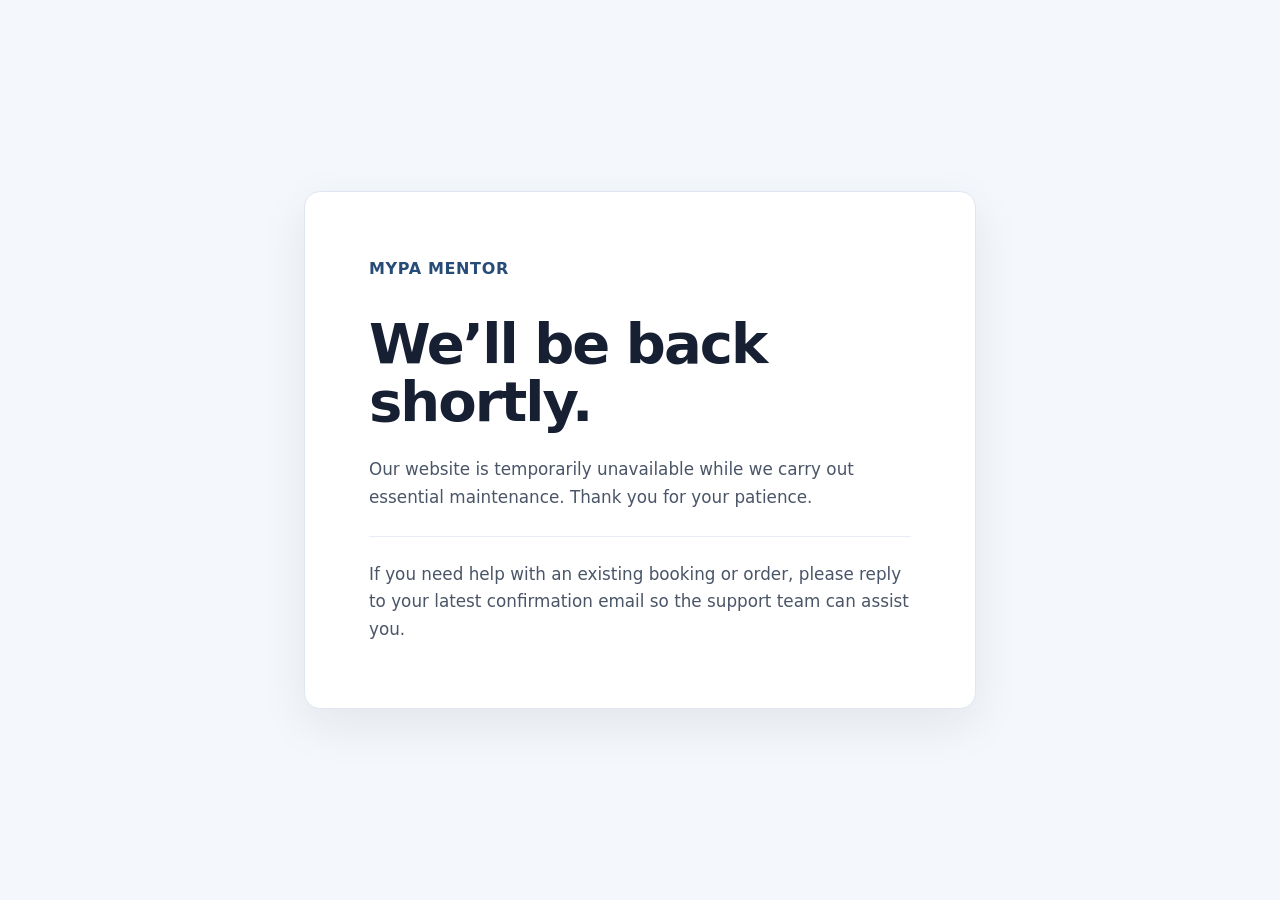
==== index.html @ 604d6ac1 "Add temporary status page" ====
<!doctype html>
<html lang="en">
<head>
  <meta charset="utf-8">
  <meta name="viewport" content="width=device-width, initial-scale=1">
  <meta name="robots" content="noindex, nofollow, noarchive, nosnippet">
  <meta name="referrer" content="no-referrer">
  <meta http-equiv="Content-Security-Policy" content="default-src 'none'; style-src 'unsafe-inline'; base-uri 'none'; form-action 'none'; frame-ancestors 'none'">
  <title>MyPA Mentor — Temporarily unavailable</title>
  <style>
    :root {
      color-scheme: light;
      font-family: system-ui, -apple-system, BlinkMacSystemFont, "Segoe UI", sans-serif;
      background: #f4f7fb;
      color: #172033;
    }

    * {
      box-sizing: border-box;
    }

    body {
      min-height: 100vh;
      margin: 0;
      display: grid;
      place-items: center;
      padding: 1.5rem;
    }

    main {
      width: min(100%, 42rem);
      padding: clamp(2rem, 6vw, 4rem);
      background: #ffffff;
      border: 1px solid #dfe6f1;
      border-radius: 1rem;
      box-shadow: 0 1rem 3rem rgba(23, 32, 51, 0.08);
    }

    .brand {
      margin: 0 0 2rem;
      color: #274c77;
      font-size: 1rem;
      font-weight: 750;
      letter-spacing: 0.04em;
      text-transform: uppercase;
    }

    h1 {
      margin: 0;
      max-width: 18ch;
      font-size: clamp(2rem, 7vw, 3.5rem);
      line-height: 1.05;
      letter-spacing: -0.035em;
    }

    p {
      margin: 1.5rem 0 0;
      max-width: 58ch;
      color: #4a5568;
      font-size: 1.05rem;
      line-height: 1.65;
    }

    .support {
      padding-top: 1.5rem;
      border-top: 1px solid #e8edf5;
    }
  </style>
</head>
<body>
  <main>
    <p class="brand">MyPA Mentor</p>
    <h1>We’ll be back shortly.</h1>
    <p>Our website is temporarily unavailable while we carry out essential maintenance. Thank you for your patience.</p>
    <p class="support">If you need help with an existing booking or order, please reply to your latest confirmation email so the support team can assist you.</p>
  </main>
</body>
</html>
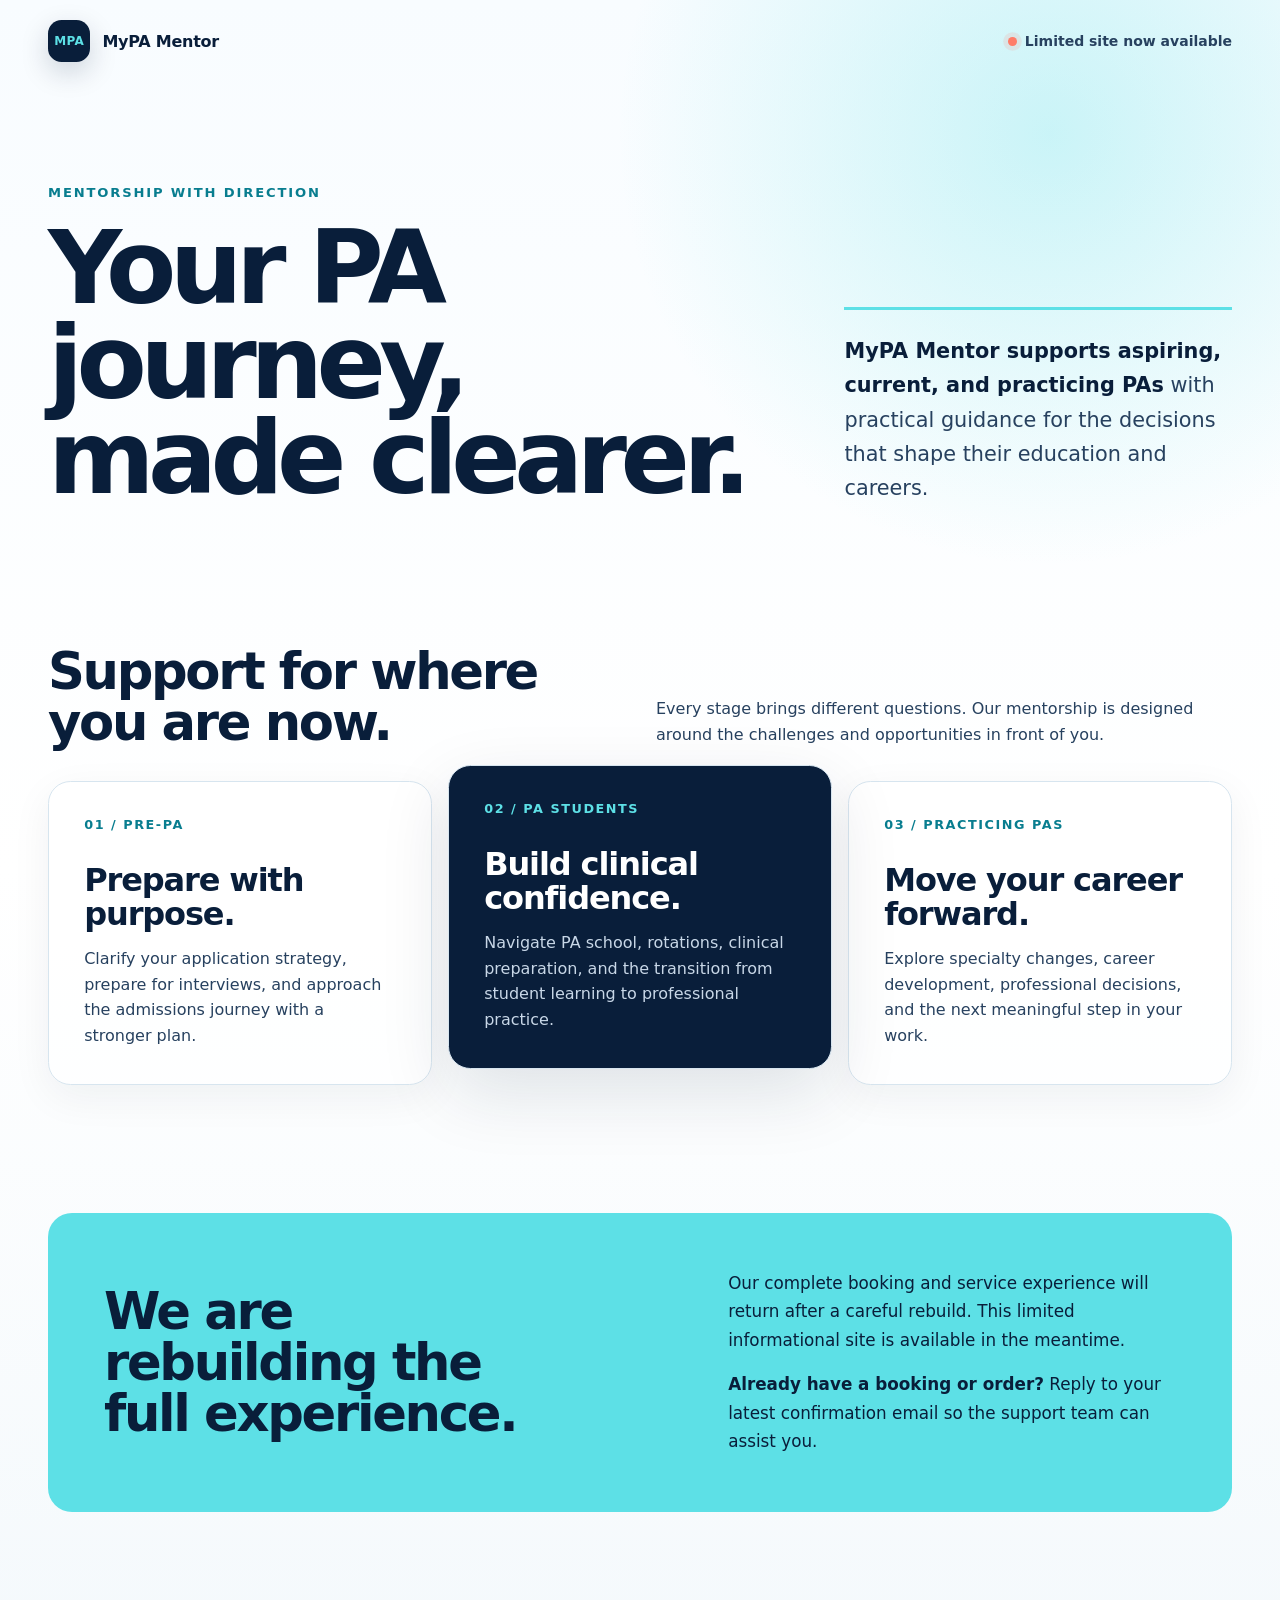
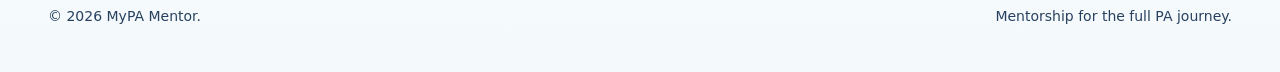
==== commit 23d88b5b: "Publish clean informational site" ====
--- a/index.html
+++ b/index.html
@@ -3,76 +3,342 @@
 <head>
   <meta charset="utf-8">
   <meta name="viewport" content="width=device-width, initial-scale=1">
-  <meta name="robots" content="noindex, nofollow, noarchive, nosnippet">
+  <meta name="description" content="MyPA Mentor provides practical mentorship for aspiring PA students, current PA students, and practicing physician associates and assistants.">
+  <meta name="robots" content="index, follow, max-image-preview:none">
   <meta name="referrer" content="no-referrer">
-  <meta http-equiv="Content-Security-Policy" content="default-src 'none'; style-src 'unsafe-inline'; base-uri 'none'; form-action 'none'; frame-ancestors 'none'">
-  <title>MyPA Mentor — Temporarily unavailable</title>
+  <meta http-equiv="Content-Security-Policy" content="default-src 'none'; style-src 'unsafe-inline'; img-src data:; base-uri 'none'; form-action 'none'; frame-ancestors 'none'; object-src 'none'">
+  <link rel="canonical" href="https://mypamentor.com/">
+  <link rel="icon" type="image/svg+xml" href="data:image/svg+xml,%3Csvg xmlns='http://www.w3.org/2000/svg' viewBox='0 0 64 64'%3E%3Crect width='64' height='64' rx='16' fill='%23091e3a'/%3E%3Cpath d='M15 43V21h8l9 12 9-12h8v22h-7V31L32 44 22 31v12z' fill='%235de0e6'/%3E%3C/svg%3E">
+  <title>MyPA Mentor | Guidance for Every Stage of Your PA Journey</title>
   <style>
     :root {
       color-scheme: light;
-      font-family: system-ui, -apple-system, BlinkMacSystemFont, "Segoe UI", sans-serif;
-      background: #f4f7fb;
-      color: #172033;
-    }
-
-    * {
-      box-sizing: border-box;
-    }
+      --ink: #091e3a;
+      --ink-soft: #27415f;
+      --paper: #f7fbff;
+      --white: #ffffff;
+      --aqua: #5de0e6;
+      --aqua-deep: #087d8f;
+      --coral: #ff7c68;
+      --line: #d7e5ef;
+      --shadow: 0 24px 70px rgba(9, 30, 58, 0.12);
+      font-family: Inter, ui-sans-serif, system-ui, -apple-system, BlinkMacSystemFont, "Segoe UI", sans-serif;
+      background: var(--paper);
+      color: var(--ink);
+    }
+
+    * { box-sizing: border-box; }
+
+    html { scroll-behavior: smooth; }
 
     body {
-      min-height: 100vh;
-      margin: 0;
-      display: grid;
+      margin: 0;
+      min-width: 20rem;
+      background:
+        radial-gradient(circle at 82% 8%, rgba(93, 224, 230, 0.3), transparent 27rem),
+        linear-gradient(180deg, #f8fcff 0%, #ffffff 52%, #f4f9fc 100%);
+    }
+
+    a { color: inherit; }
+
+    .skip-link {
+      position: fixed;
+      left: 1rem;
+      top: 1rem;
+      z-index: 10;
+      padding: 0.75rem 1rem;
+      border-radius: 0.5rem;
+      background: var(--ink);
+      color: var(--white);
+      transform: translateY(-180%);
+    }
+
+    .skip-link:focus { transform: translateY(0); }
+
+    .shell {
+      width: min(100% - 2rem, 74rem);
+      margin-inline: auto;
+    }
+
+    header {
+      display: flex;
+      align-items: center;
+      justify-content: space-between;
+      gap: 1rem;
+      padding-block: 1.25rem;
+    }
+
+    .brand {
+      display: inline-flex;
+      align-items: center;
+      gap: 0.75rem;
+      font-size: 1rem;
+      font-weight: 800;
+      letter-spacing: -0.015em;
+      text-decoration: none;
+    }
+
+    .mark {
+      display: grid;
+      width: 2.65rem;
+      height: 2.65rem;
       place-items: center;
-      padding: 1.5rem;
-    }
-
-    main {
-      width: min(100%, 42rem);
-      padding: clamp(2rem, 6vw, 4rem);
-      background: #ffffff;
-      border: 1px solid #dfe6f1;
-      border-radius: 1rem;
-      box-shadow: 0 1rem 3rem rgba(23, 32, 51, 0.08);
-    }
-
-    .brand {
-      margin: 0 0 2rem;
-      color: #274c77;
+      border-radius: 0.85rem;
+      background: var(--ink);
+      color: var(--aqua);
+      font-size: 0.75rem;
+      letter-spacing: 0.03em;
+      box-shadow: 0 10px 28px rgba(9, 30, 58, 0.18);
+    }
+
+    .status {
+      display: inline-flex;
+      align-items: center;
+      gap: 0.5rem;
+      margin: 0;
+      color: var(--ink-soft);
+      font-size: 0.875rem;
+      font-weight: 650;
+    }
+
+    .status::before {
+      content: "";
+      width: 0.55rem;
+      height: 0.55rem;
+      border-radius: 50%;
+      background: var(--coral);
+      box-shadow: 0 0 0 0.3rem rgba(255, 124, 104, 0.14);
+    }
+
+    main { padding-block: clamp(3rem, 8vw, 7rem) 4rem; }
+
+    .hero {
+      display: grid;
+      grid-template-columns: minmax(0, 1.3fr) minmax(17rem, 0.7fr);
+      gap: clamp(2rem, 6vw, 6rem);
+      align-items: end;
+    }
+
+    .eyebrow {
+      margin: 0 0 1.25rem;
+      color: var(--aqua-deep);
+      font-size: 0.82rem;
+      font-weight: 800;
+      letter-spacing: 0.14em;
+      text-transform: uppercase;
+    }
+
+    h1 {
+      margin: 0;
+      max-width: 12ch;
+      font-size: clamp(3.2rem, 8vw, 7rem);
+      line-height: 0.93;
+      letter-spacing: -0.065em;
+    }
+
+    .hero-copy {
+      padding: 1.5rem 0 0;
+      border-top: 3px solid var(--aqua);
+    }
+
+    .hero-copy p {
+      margin: 0;
+      color: var(--ink-soft);
+      font-size: clamp(1.05rem, 2vw, 1.3rem);
+      line-height: 1.65;
+    }
+
+    .hero-copy strong { color: var(--ink); }
+
+    .journeys {
+      margin-top: clamp(4.5rem, 11vw, 9rem);
+    }
+
+    .section-heading {
+      display: grid;
+      grid-template-columns: 1fr 1fr;
+      gap: 2rem;
+      align-items: end;
+      margin-bottom: 2rem;
+    }
+
+    h2 {
+      margin: 0;
+      font-size: clamp(2rem, 4vw, 3.6rem);
+      line-height: 1;
+      letter-spacing: -0.045em;
+    }
+
+    .section-heading p {
+      margin: 0;
+      color: var(--ink-soft);
       font-size: 1rem;
-      font-weight: 750;
-      letter-spacing: 0.04em;
-      text-transform: uppercase;
-    }
-
-    h1 {
-      margin: 0;
-      max-width: 18ch;
-      font-size: clamp(2rem, 7vw, 3.5rem);
-      line-height: 1.05;
+      line-height: 1.65;
+    }
+
+    .cards {
+      display: grid;
+      grid-template-columns: repeat(3, 1fr);
+      gap: 1rem;
+    }
+
+    article {
+      min-height: 19rem;
+      padding: clamp(1.5rem, 3vw, 2.2rem);
+      display: flex;
+      flex-direction: column;
+      border: 1px solid var(--line);
+      border-radius: 1.4rem;
+      background: rgba(255, 255, 255, 0.82);
+      box-shadow: 0 12px 40px rgba(9, 30, 58, 0.06);
+    }
+
+    article:nth-child(2) {
+      background: var(--ink);
+      color: var(--white);
+      transform: translateY(-1rem);
+      box-shadow: var(--shadow);
+    }
+
+    .number {
+      color: var(--aqua-deep);
+      font-size: 0.8rem;
+      font-weight: 850;
+      letter-spacing: 0.12em;
+    }
+
+    article:nth-child(2) .number { color: var(--aqua); }
+
+    h3 {
+      margin: auto 0 0.9rem;
+      font-size: clamp(1.4rem, 2.5vw, 2rem);
+      line-height: 1.08;
       letter-spacing: -0.035em;
     }
 
-    p {
-      margin: 1.5rem 0 0;
-      max-width: 58ch;
-      color: #4a5568;
+    article p {
+      margin: 0;
+      color: var(--ink-soft);
+      line-height: 1.6;
+    }
+
+    article:nth-child(2) p { color: #c8d7e7; }
+
+    .support-panel {
+      margin-top: clamp(4rem, 10vw, 8rem);
+      padding: clamp(1.75rem, 5vw, 3.5rem);
+      display: grid;
+      grid-template-columns: 1.1fr 0.9fr;
+      gap: clamp(2rem, 6vw, 5rem);
+      align-items: center;
+      border-radius: 1.5rem;
+      background: var(--aqua);
+      color: var(--ink);
+    }
+
+    .support-panel h2 { max-width: 13ch; }
+
+    .support-panel p {
+      margin: 0;
       font-size: 1.05rem;
-      line-height: 1.65;
-    }
-
-    .support {
-      padding-top: 1.5rem;
-      border-top: 1px solid #e8edf5;
+      line-height: 1.7;
+    }
+
+    .support-panel p + p { margin-top: 1rem; }
+
+    footer {
+      display: flex;
+      justify-content: space-between;
+      gap: 2rem;
+      padding-block: 2rem 3rem;
+      color: var(--ink-soft);
+      font-size: 0.875rem;
+    }
+
+    footer p { margin: 0; }
+
+    @media (max-width: 48rem) {
+      .hero,
+      .section-heading,
+      .support-panel { grid-template-columns: 1fr; }
+
+      .hero { align-items: start; }
+      .hero-copy { max-width: 36rem; }
+      .cards { grid-template-columns: 1fr; }
+      article { min-height: 15rem; }
+      article:nth-child(2) { transform: none; }
+    }
+
+    @media (max-width: 32rem) {
+      .status { max-width: 10rem; text-align: right; }
+      main { padding-top: 2rem; }
+      h1 { font-size: clamp(3rem, 17vw, 4.8rem); }
+      footer { flex-direction: column; gap: 0.5rem; }
+    }
+
+    @media (prefers-reduced-motion: reduce) {
+      html { scroll-behavior: auto; }
     }
   </style>
 </head>
 <body>
-  <main>
-    <p class="brand">MyPA Mentor</p>
-    <h1>We’ll be back shortly.</h1>
-    <p>Our website is temporarily unavailable while we carry out essential maintenance. Thank you for your patience.</p>
-    <p class="support">If you need help with an existing booking or order, please reply to your latest confirmation email so the support team can assist you.</p>
+  <a class="skip-link" href="#main">Skip to content</a>
+  <header class="shell">
+    <a class="brand" href="/" aria-label="MyPA Mentor home">
+      <span class="mark" aria-hidden="true">MPA</span>
+      <span>MyPA Mentor</span>
+    </a>
+    <p class="status">Limited site now available</p>
+  </header>
+
+  <main id="main" class="shell">
+    <section class="hero" aria-labelledby="hero-title">
+      <div>
+        <p class="eyebrow">Mentorship with direction</p>
+        <h1 id="hero-title">Your PA journey, made clearer.</h1>
+      </div>
+      <div class="hero-copy">
+        <p><strong>MyPA Mentor supports aspiring, current, and practicing PAs</strong> with practical guidance for the decisions that shape their education and careers.</p>
+      </div>
+    </section>
+
+    <section class="journeys" aria-labelledby="journeys-title">
+      <div class="section-heading">
+        <h2 id="journeys-title">Support for where you are now.</h2>
+        <p>Every stage brings different questions. Our mentorship is designed around the challenges and opportunities in front of you.</p>
+      </div>
+
+      <div class="cards">
+        <article>
+          <span class="number">01 / PRE-PA</span>
+          <h3>Prepare with purpose.</h3>
+          <p>Clarify your application strategy, prepare for interviews, and approach the admissions journey with a stronger plan.</p>
+        </article>
+        <article>
+          <span class="number">02 / PA STUDENTS</span>
+          <h3>Build clinical confidence.</h3>
+          <p>Navigate PA school, rotations, clinical preparation, and the transition from student learning to professional practice.</p>
+        </article>
+        <article>
+          <span class="number">03 / PRACTICING PAS</span>
+          <h3>Move your career forward.</h3>
+          <p>Explore specialty changes, career development, professional decisions, and the next meaningful step in your work.</p>
+        </article>
+      </div>
+    </section>
+
+    <section class="support-panel" aria-labelledby="support-title">
+      <h2 id="support-title">We are rebuilding the full experience.</h2>
+      <div>
+        <p>Our complete booking and service experience will return after a careful rebuild. This limited informational site is available in the meantime.</p>
+        <p><strong>Already have a booking or order?</strong> Reply to your latest confirmation email so the support team can assist you.</p>
+      </div>
+    </section>
   </main>
+
+  <footer class="shell">
+    <p>&copy; 2026 MyPA Mentor.</p>
+    <p>Mentorship for the full PA journey.</p>
+  </footer>
 </body>
 </html>
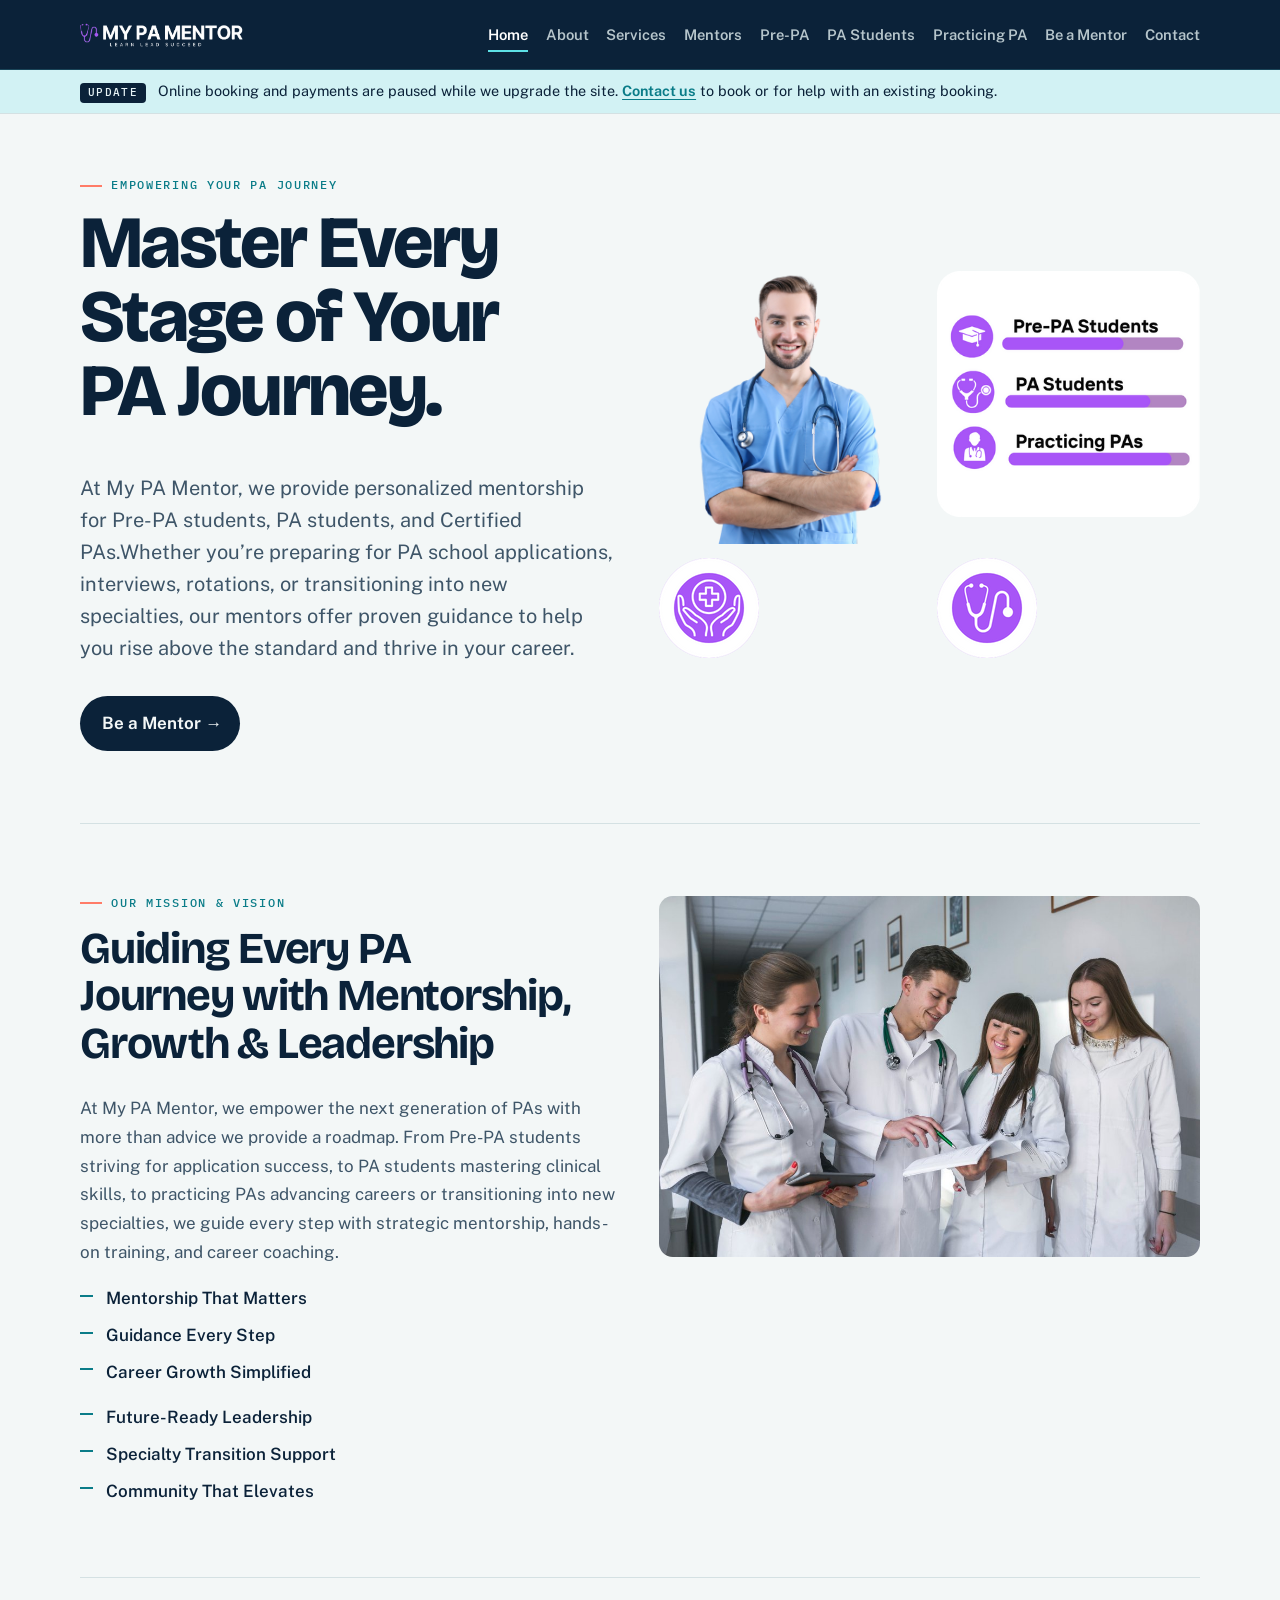
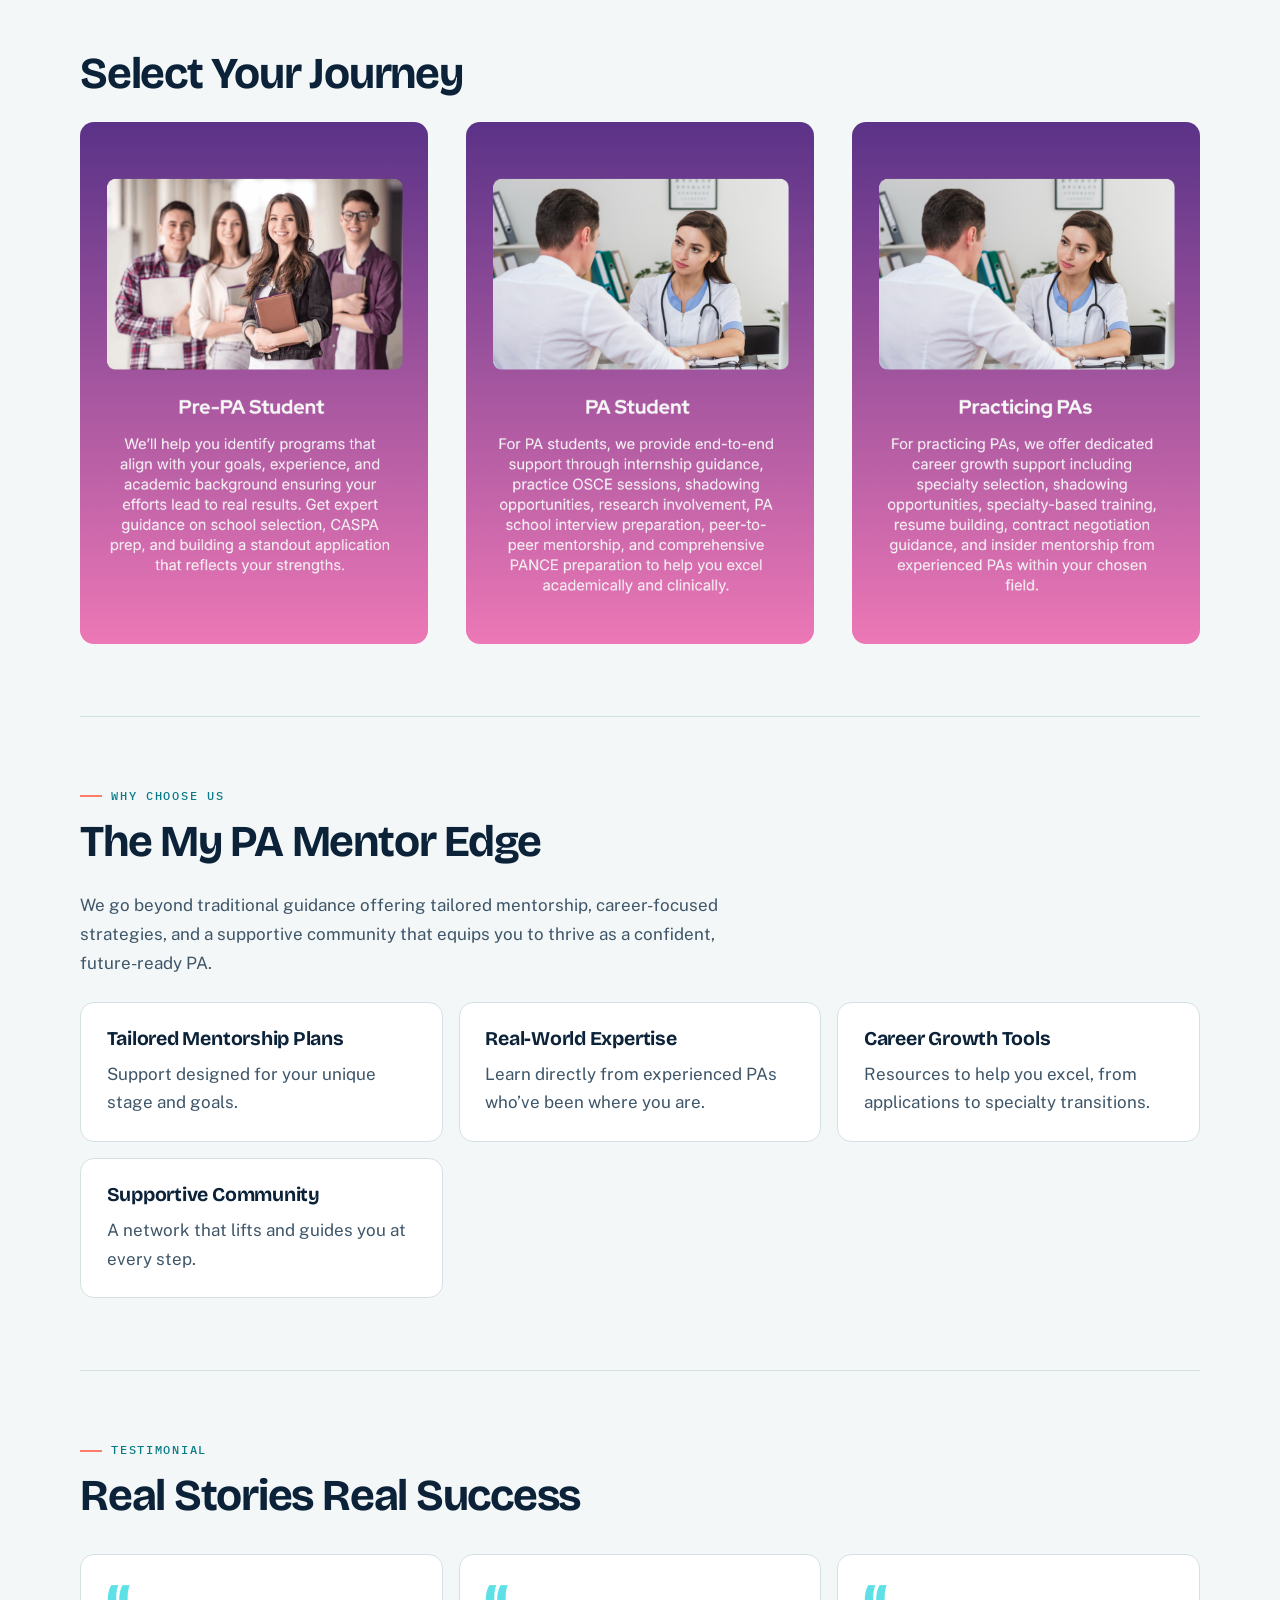
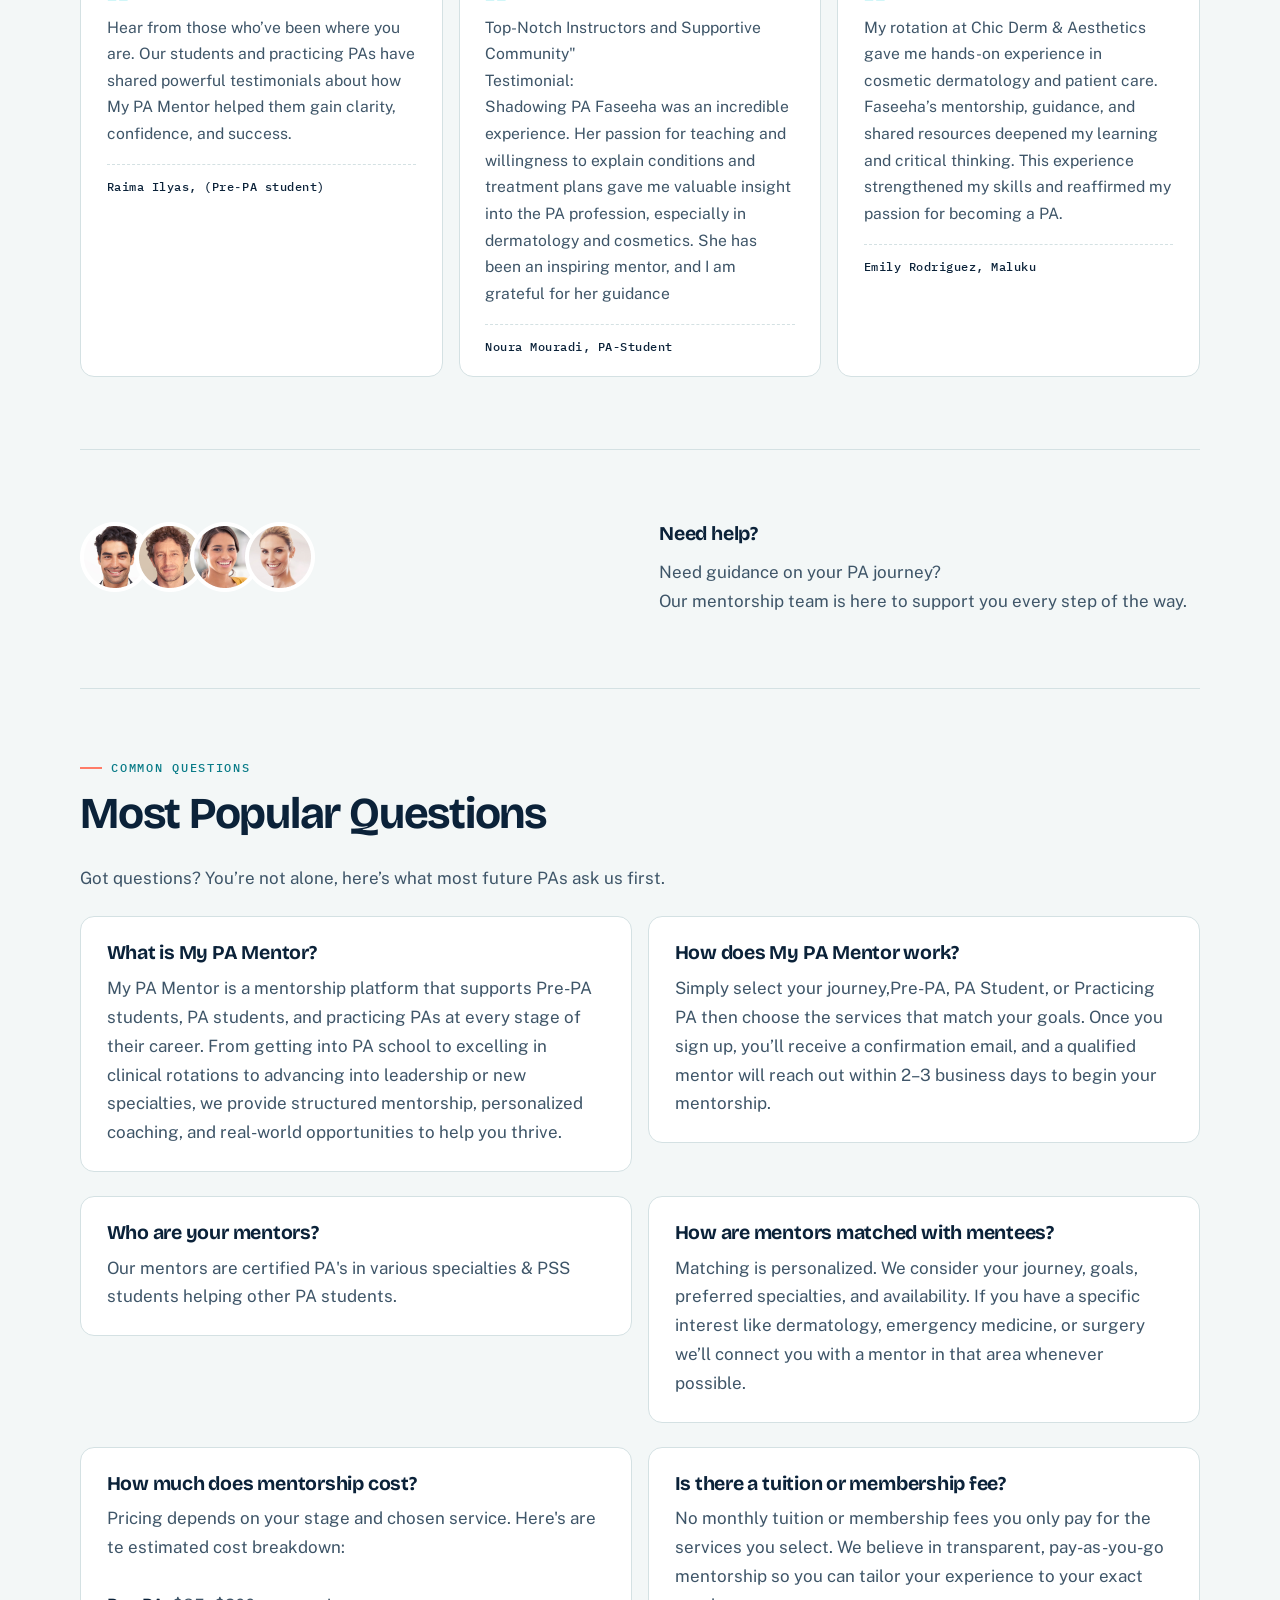
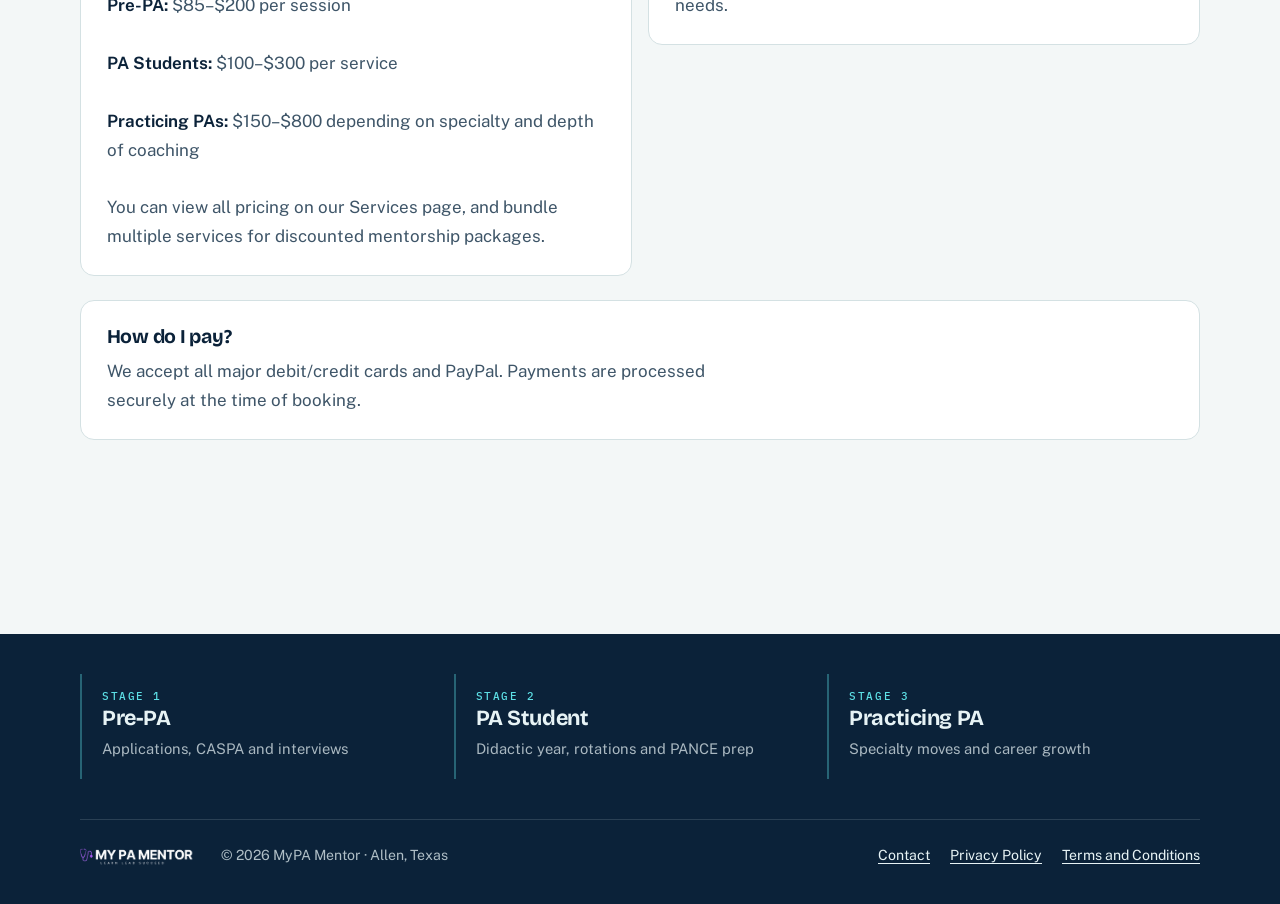
==== commit 91609c61: "Restore MyPA Mentor content pages as sanitised static site Replace the single interim page with 13 c" ====
--- a/index.html
+++ b/index.html
@@ -1,344 +1,53 @@
 <!doctype html>
 <html lang="en">
 <head>
-  <meta charset="utf-8">
-  <meta name="viewport" content="width=device-width, initial-scale=1">
-  <meta name="description" content="MyPA Mentor provides practical mentorship for aspiring PA students, current PA students, and practicing physician associates and assistants.">
-  <meta name="robots" content="index, follow, max-image-preview:none">
-  <meta name="referrer" content="no-referrer">
-  <meta http-equiv="Content-Security-Policy" content="default-src 'none'; style-src 'unsafe-inline'; img-src data:; base-uri 'none'; form-action 'none'; frame-ancestors 'none'; object-src 'none'">
-  <link rel="canonical" href="https://mypamentor.com/">
-  <link rel="icon" type="image/svg+xml" href="data:image/svg+xml,%3Csvg xmlns='http://www.w3.org/2000/svg' viewBox='0 0 64 64'%3E%3Crect width='64' height='64' rx='16' fill='%23091e3a'/%3E%3Cpath d='M15 43V21h8l9 12 9-12h8v22h-7V31L32 44 22 31v12z' fill='%235de0e6'/%3E%3C/svg%3E">
-  <title>MyPA Mentor | Guidance for Every Stage of Your PA Journey</title>
-  <style>
-    :root {
-      color-scheme: light;
-      --ink: #091e3a;
-      --ink-soft: #27415f;
-      --paper: #f7fbff;
-      --white: #ffffff;
-      --aqua: #5de0e6;
-      --aqua-deep: #087d8f;
-      --coral: #ff7c68;
-      --line: #d7e5ef;
-      --shadow: 0 24px 70px rgba(9, 30, 58, 0.12);
-      font-family: Inter, ui-sans-serif, system-ui, -apple-system, BlinkMacSystemFont, "Segoe UI", sans-serif;
-      background: var(--paper);
-      color: var(--ink);
-    }
-
-    * { box-sizing: border-box; }
-
-    html { scroll-behavior: smooth; }
-
-    body {
-      margin: 0;
-      min-width: 20rem;
-      background:
-        radial-gradient(circle at 82% 8%, rgba(93, 224, 230, 0.3), transparent 27rem),
-        linear-gradient(180deg, #f8fcff 0%, #ffffff 52%, #f4f9fc 100%);
-    }
-
-    a { color: inherit; }
-
-    .skip-link {
-      position: fixed;
-      left: 1rem;
-      top: 1rem;
-      z-index: 10;
-      padding: 0.75rem 1rem;
-      border-radius: 0.5rem;
-      background: var(--ink);
-      color: var(--white);
-      transform: translateY(-180%);
-    }
-
-    .skip-link:focus { transform: translateY(0); }
-
-    .shell {
-      width: min(100% - 2rem, 74rem);
-      margin-inline: auto;
-    }
-
-    header {
-      display: flex;
-      align-items: center;
-      justify-content: space-between;
-      gap: 1rem;
-      padding-block: 1.25rem;
-    }
-
-    .brand {
-      display: inline-flex;
-      align-items: center;
-      gap: 0.75rem;
-      font-size: 1rem;
-      font-weight: 800;
-      letter-spacing: -0.015em;
-      text-decoration: none;
-    }
-
-    .mark {
-      display: grid;
-      width: 2.65rem;
-      height: 2.65rem;
-      place-items: center;
-      border-radius: 0.85rem;
-      background: var(--ink);
-      color: var(--aqua);
-      font-size: 0.75rem;
-      letter-spacing: 0.03em;
-      box-shadow: 0 10px 28px rgba(9, 30, 58, 0.18);
-    }
-
-    .status {
-      display: inline-flex;
-      align-items: center;
-      gap: 0.5rem;
-      margin: 0;
-      color: var(--ink-soft);
-      font-size: 0.875rem;
-      font-weight: 650;
-    }
-
-    .status::before {
-      content: "";
-      width: 0.55rem;
-      height: 0.55rem;
-      border-radius: 50%;
-      background: var(--coral);
-      box-shadow: 0 0 0 0.3rem rgba(255, 124, 104, 0.14);
-    }
-
-    main { padding-block: clamp(3rem, 8vw, 7rem) 4rem; }
-
-    .hero {
-      display: grid;
-      grid-template-columns: minmax(0, 1.3fr) minmax(17rem, 0.7fr);
-      gap: clamp(2rem, 6vw, 6rem);
-      align-items: end;
-    }
-
-    .eyebrow {
-      margin: 0 0 1.25rem;
-      color: var(--aqua-deep);
-      font-size: 0.82rem;
-      font-weight: 800;
-      letter-spacing: 0.14em;
-      text-transform: uppercase;
-    }
-
-    h1 {
-      margin: 0;
-      max-width: 12ch;
-      font-size: clamp(3.2rem, 8vw, 7rem);
-      line-height: 0.93;
-      letter-spacing: -0.065em;
-    }
-
-    .hero-copy {
-      padding: 1.5rem 0 0;
-      border-top: 3px solid var(--aqua);
-    }
-
-    .hero-copy p {
-      margin: 0;
-      color: var(--ink-soft);
-      font-size: clamp(1.05rem, 2vw, 1.3rem);
-      line-height: 1.65;
-    }
-
-    .hero-copy strong { color: var(--ink); }
-
-    .journeys {
-      margin-top: clamp(4.5rem, 11vw, 9rem);
-    }
-
-    .section-heading {
-      display: grid;
-      grid-template-columns: 1fr 1fr;
-      gap: 2rem;
-      align-items: end;
-      margin-bottom: 2rem;
-    }
-
-    h2 {
-      margin: 0;
-      font-size: clamp(2rem, 4vw, 3.6rem);
-      line-height: 1;
-      letter-spacing: -0.045em;
-    }
-
-    .section-heading p {
-      margin: 0;
-      color: var(--ink-soft);
-      font-size: 1rem;
-      line-height: 1.65;
-    }
-
-    .cards {
-      display: grid;
-      grid-template-columns: repeat(3, 1fr);
-      gap: 1rem;
-    }
-
-    article {
-      min-height: 19rem;
-      padding: clamp(1.5rem, 3vw, 2.2rem);
-      display: flex;
-      flex-direction: column;
-      border: 1px solid var(--line);
-      border-radius: 1.4rem;
-      background: rgba(255, 255, 255, 0.82);
-      box-shadow: 0 12px 40px rgba(9, 30, 58, 0.06);
-    }
-
-    article:nth-child(2) {
-      background: var(--ink);
-      color: var(--white);
-      transform: translateY(-1rem);
-      box-shadow: var(--shadow);
-    }
-
-    .number {
-      color: var(--aqua-deep);
-      font-size: 0.8rem;
-      font-weight: 850;
-      letter-spacing: 0.12em;
-    }
-
-    article:nth-child(2) .number { color: var(--aqua); }
-
-    h3 {
-      margin: auto 0 0.9rem;
-      font-size: clamp(1.4rem, 2.5vw, 2rem);
-      line-height: 1.08;
-      letter-spacing: -0.035em;
-    }
-
-    article p {
-      margin: 0;
-      color: var(--ink-soft);
-      line-height: 1.6;
-    }
-
-    article:nth-child(2) p { color: #c8d7e7; }
-
-    .support-panel {
-      margin-top: clamp(4rem, 10vw, 8rem);
-      padding: clamp(1.75rem, 5vw, 3.5rem);
-      display: grid;
-      grid-template-columns: 1.1fr 0.9fr;
-      gap: clamp(2rem, 6vw, 5rem);
-      align-items: center;
-      border-radius: 1.5rem;
-      background: var(--aqua);
-      color: var(--ink);
-    }
-
-    .support-panel h2 { max-width: 13ch; }
-
-    .support-panel p {
-      margin: 0;
-      font-size: 1.05rem;
-      line-height: 1.7;
-    }
-
-    .support-panel p + p { margin-top: 1rem; }
-
-    footer {
-      display: flex;
-      justify-content: space-between;
-      gap: 2rem;
-      padding-block: 2rem 3rem;
-      color: var(--ink-soft);
-      font-size: 0.875rem;
-    }
-
-    footer p { margin: 0; }
-
-    @media (max-width: 48rem) {
-      .hero,
-      .section-heading,
-      .support-panel { grid-template-columns: 1fr; }
-
-      .hero { align-items: start; }
-      .hero-copy { max-width: 36rem; }
-      .cards { grid-template-columns: 1fr; }
-      article { min-height: 15rem; }
-      article:nth-child(2) { transform: none; }
-    }
-
-    @media (max-width: 32rem) {
-      .status { max-width: 10rem; text-align: right; }
-      main { padding-top: 2rem; }
-      h1 { font-size: clamp(3rem, 17vw, 4.8rem); }
-      footer { flex-direction: column; gap: 0.5rem; }
-    }
-
-    @media (prefers-reduced-motion: reduce) {
-      html { scroll-behavior: auto; }
-    }
-  </style>
+<meta charset="utf-8">
+<meta name="viewport" content="width=device-width, initial-scale=1">
+<meta http-equiv="Content-Security-Policy" content="default-src 'none'; style-src 'self'; img-src 'self'; font-src 'self'; base-uri 'none'; form-action 'none'; frame-ancestors 'none'; object-src 'none'">
+<meta name="referrer" content="no-referrer">
+<title>Mentorship for Every Stage of Your PA Journey | MyPA Mentor</title>
+<meta name="description" content="Empowering Your PA Journey Master Every Stage of Your PA Journey. At My PA Mentor, we provide personalized mentorship for Pre-PA students, PA students, and">
+<link rel="canonical" href="https://mypamentor.com/">
+<link rel="stylesheet" href="/assets/site.css">
+<link rel="icon" href="/assets/icon.svg" type="image/svg+xml">
 </head>
 <body>
-  <a class="skip-link" href="#main">Skip to content</a>
-  <header class="shell">
-    <a class="brand" href="/" aria-label="MyPA Mentor home">
-      <span class="mark" aria-hidden="true">MPA</span>
-      <span>MyPA Mentor</span>
-    </a>
-    <p class="status">Limited site now available</p>
-  </header>
+<a class="skip" href="#main">Skip to content</a>
+<header class="top"><div class="shell"><a class="brand" href="/"><img src="/assets/logo.png" alt="My PA Mentor — Learn and Succeed" width="535" height="150"></a><nav aria-label="Main"><a href="/" aria-current="page">Home</a><a href="/about/">About</a><a href="/service/">Services</a><a href="/mentors/">Mentors</a><a href="/pre-pa-students/">Pre-PA</a><a href="/pa-students/">PA Students</a><a href="/practicing-pa/">Practicing PA</a><a href="/be-a-mentor/">Be a Mentor</a><a href="/contact-us/">Contact</a></nav></div></header>
+<div class="notice"><div class="shell"><span class="notice-tag">Update</span><span>Online booking and payments are paused while we upgrade the site. <a href="/contact-us/">Contact us</a> to book or for help with an existing booking.</span></div></div>
+<main id="main" class="shell page-home">
+<section class="block lead"><div class="stack"><div class="grid"><div class="stack"><p class="eyebrow">Empowering Your PA Journey</p><h1>Master Every Stage of Your PA Journey.</h1><h2>At My PA Mentor, we provide personalized mentorship for Pre-PA students, PA students, and Certified PAs.Whether you’re preparing for PA school applications, interviews, rotations, or transitioning into new specialties, our mentors offer proven guidance to help you rise above the standard and thrive in your career.</h2><p class="cta"><a class="button" href="/be-a-mentor/">Be a Mentor</a></p></div><div class="stack"><figure><img src="/images/2025-10-Untitled-design-6.png" alt="" loading="lazy"></figure><figure><img src="/images/2025-10-Heading-2.png" alt="" loading="lazy"></figure><figure><img src="/images/2025-10-Untitled-design-10.png" alt="" loading="lazy"></figure><figure><img src="/images/2025-10-Untitled-design-9.png" alt="" loading="lazy"></figure></div></div></div></section>
+<section class="block grid"><div class="stack"><p class="eyebrow">Our Mission &amp; Vision</p><h2>Guiding Every PA Journey with Mentorship, Growth &amp; Leadership</h2><p>At My PA Mentor, we empower the next generation of PAs with more than advice we provide a roadmap. From Pre-PA students striving for application success, to PA students mastering clinical skills, to practicing PAs advancing careers or transitioning into new specialties, we guide every step with strategic mentorship, hands-on training, and career coaching.</p><ul class="list"><li>Mentorship That Matters</li><li>Guidance Every Step</li><li>Career Growth Simplified</li></ul><ul class="list"><li>Future-Ready Leadership</li><li>Specialty Transition Support</li><li>Community That Elevates</li></ul></div><div class="stack"><figure><img src="/images/2025-10-2147763785.jpg" alt="" loading="lazy"></figure></div></section>
+<section class="block"><div class="stack"><div class="stack"><div class="stack"><h2>Select Your Journey</h2></div></div><div class="grid"><div class="stack"><figure><img src="/images/2025-11-Untitled-212-x-317-px-400-x-500-px-3.png" alt="" loading="lazy"></figure></div><div class="stack"><figure><img src="/images/2025-11-Untitled-212-x-317-px-400-x-500-px-4.png" alt="" loading="lazy"></figure></div><div class="stack"><figure><img src="/images/2025-11-Untitled-212-x-317-px-400-x-500-px-5.png" alt="" loading="lazy"></figure></div></div></div></section>
+<section class="block"><div class="stack"><div class="stack"><div class="stack"><p class="eyebrow">Why Choose Us</p><h2>The My PA Mentor Edge</h2><p>We go beyond traditional guidance offering tailored mentorship, career-focused strategies, and a supportive community that equips you to thrive as a confident, future-ready PA.</p></div></div><div class="grid"><div class="stack"><div class="card"><h3>Tailored Mentorship Plans</h3><p>Support designed for your unique stage and goals.</p></div></div><div class="stack"><div class="card"><h3>Real-World Expertise</h3><p>Learn directly from experienced PAs who’ve been where you are.</p></div></div><div class="stack"><div class="card"><h3>Career Growth Tools</h3><p>Resources to help you excel, from applications to specialty transitions.</p></div></div><div class="stack"><div class="card"><h3>Supportive Community</h3><p>A network that lifts and guides you at every step.</p></div></div></div></div></section>
+<section class="block"><div class="stack"><p class="eyebrow">Testimonial</p><h2>Real Stories Real Success</h2><div class="quotes"><blockquote>Hear from those who’ve been where you are. Our students and practicing PAs have shared powerful testimonials about how My PA Mentor helped them gain clarity, confidence, and success.<footer>Raima Ilyas, (Pre‑PA student)</footer></blockquote><blockquote>Top-Notch Instructors and Supportive Community&quot;
+Testimonial:
+Shadowing PA Faseeha was an incredible experience. Her passion for teaching and willingness to explain conditions and treatment plans gave me valuable insight into the PA profession, especially in dermatology and cosmetics. She has been an inspiring mentor, and I am grateful for her guidance<footer>Noura Mouradi, PA-Student</footer></blockquote><blockquote>My rotation at Chic Derm &amp; Aesthetics gave me hands-on experience in cosmetic dermatology and patient care. Faseeha’s mentorship, guidance, and shared resources deepened my learning and critical thinking. This experience strengthened my skills and reaffirmed my passion for becoming a PA.<footer>Emily Rodriguez, Maluku</footer></blockquote></div></div></section>
+<section class="block"><div class="stack"><div class="grid"><div class="stack"><figure><img src="/images/2025-09-bg_img.png" alt="" loading="lazy"></figure></div><div class="stack"><h3>Need help?</h3><p>Need guidance on your PA journey?<br>Our mentorship team is here to support you every step of the way.</p></div></div></div></section>
+<section class="block"><div class="stack"><div class="stack"><div class="stack"><p class="eyebrow">Common Questions</p><h2>Most Popular Questions</h2><p>Got questions? You’re not alone, here’s what most future PAs ask us first.</p></div></div><div class="grid"><div class="stack"><div class="card"><h3>What is My PA Mentor?</h3><p>My PA Mentor is a mentorship platform that supports Pre-PA students, PA students, and practicing PAs at every stage of their career. From getting into PA school to excelling in clinical rotations to advancing into leadership or new specialties, we provide structured mentorship, personalized coaching, and real-world opportunities to help you thrive.</p></div></div><div class="stack"><div class="card"><h3>How does My PA Mentor work?</h3><p>Simply select your journey,Pre-PA, PA Student, or Practicing PA then choose the services that match your goals. Once you sign up, you’ll receive a confirmation email, and a qualified mentor will reach out within 2–3 business days to begin your mentorship.</p></div></div></div><div class="grid"><div class="stack"><div class="card"><h3>Who are your mentors?</h3><p>Our mentors are certified PA's in various specialties &amp; PSS students helping other PA students.</p></div></div><div class="stack"><div class="card"><h3>How are mentors matched with mentees?</h3><p>Matching is personalized. We consider your journey, goals, preferred specialties, and availability. If you have a specific interest like dermatology, emergency medicine, or surgery  we’ll connect you with a mentor in that area whenever possible.</p></div></div></div><div class="grid"><div class="stack"><div class="card"><h3>How much does mentorship cost?</h3><p>Pricing depends on your stage and chosen service.
 
-  <main id="main" class="shell">
-    <section class="hero" aria-labelledby="hero-title">
-      <div>
-        <p class="eyebrow">Mentorship with direction</p>
-        <h1 id="hero-title">Your PA journey, made clearer.</h1>
-      </div>
-      <div class="hero-copy">
-        <p><strong>MyPA Mentor supports aspiring, current, and practicing PAs</strong> with practical guidance for the decisions that shape their education and careers.</p>
-      </div>
-    </section>
+Here's are te estimated cost breakdown:
+<br>
+<br>
+<strong>Pre-PA: </strong> $85–$200 per session
+<br>
+<br>
+<strong> PA Students: </strong>  $100–$300 per service
+<br>
+<br>
+<strong>Practicing PAs: </strong> $150–$800 depending on specialty and depth of coaching
+<br>
+<br>
+You can view all pricing on our Services page, and bundle multiple services for discounted mentorship packages.</p></div></div><div class="stack"><div class="card"><h3>Is there a tuition or membership fee?</h3><p>No monthly tuition or membership fees you only pay for the services you select. We believe in transparent, pay-as-you-go mentorship so you can tailor your experience to your exact needs.</p></div></div></div><div class="grid"><div class="stack"><div class="card"><h3>How do I pay?</h3><p>We accept all major debit/credit cards and PayPal. Payments are processed securely at the time of booking.</p></div></div></div></div></section>
 
-    <section class="journeys" aria-labelledby="journeys-title">
-      <div class="section-heading">
-        <h2 id="journeys-title">Support for where you are now.</h2>
-        <p>Every stage brings different questions. Our mentorship is designed around the challenges and opportunities in front of you.</p>
-      </div>
-
-      <div class="cards">
-        <article>
-          <span class="number">01 / PRE-PA</span>
-          <h3>Prepare with purpose.</h3>
-          <p>Clarify your application strategy, prepare for interviews, and approach the admissions journey with a stronger plan.</p>
-        </article>
-        <article>
-          <span class="number">02 / PA STUDENTS</span>
-          <h3>Build clinical confidence.</h3>
-          <p>Navigate PA school, rotations, clinical preparation, and the transition from student learning to professional practice.</p>
-        </article>
-        <article>
-          <span class="number">03 / PRACTICING PAS</span>
-          <h3>Move your career forward.</h3>
-          <p>Explore specialty changes, career development, professional decisions, and the next meaningful step in your work.</p>
-        </article>
-      </div>
-    </section>
-
-    <section class="support-panel" aria-labelledby="support-title">
-      <h2 id="support-title">We are rebuilding the full experience.</h2>
-      <div>
-        <p>Our complete booking and service experience will return after a careful rebuild. This limited informational site is available in the meantime.</p>
-        <p><strong>Already have a booking or order?</strong> Reply to your latest confirmation email so the support team can assist you.</p>
-      </div>
-    </section>
-  </main>
-
-  <footer class="shell">
-    <p>&copy; 2026 MyPA Mentor.</p>
-    <p>Mentorship for the full PA journey.</p>
-  </footer>
+</main>
+<footer class="bottom">
+<div class="shell journey" aria-label="Mentorship by career stage">
+<a href="/pre-pa-students/"><span class="stage">Stage 1</span><strong>Pre-PA</strong><span>Applications, CASPA and interviews</span></a>
+<a href="/pa-students/"><span class="stage">Stage 2</span><strong>PA Student</strong><span>Didactic year, rotations and PANCE prep</span></a>
+<a href="/practicing-pa/"><span class="stage">Stage 3</span><strong>Practicing PA</strong><span>Specialty moves and career growth</span></a>
+</div>
+<div class="shell base"><p><img class="foot-logo" src="/assets/logo.png" alt="My PA Mentor" width="535" height="150">&copy; 2026 MyPA Mentor &middot; Allen, Texas</p><p><a href="/contact-us/">Contact</a><a href="/privacy/">Privacy Policy</a><a href="/terms/">Terms and Conditions</a></p></div>
+</footer>
 </body>
 </html>
--- a/assets/site.css
+++ b/assets/site.css
@@ -0,0 +1,169 @@
+/* MyPA Mentor — static site stylesheet (newly authored, 2026-09) */
+@font-face { font-family: "Bricolage Grotesque"; font-style: normal; font-weight: 600 800; font-display: swap; src: url("/assets/fonts/bricolage-grotesque.woff2") format("woff2"); }
+@font-face { font-family: "Public Sans"; font-style: normal; font-weight: 400 700; font-display: swap; src: url("/assets/fonts/public-sans.woff2") format("woff2"); }
+@font-face { font-family: "Public Sans"; font-style: italic; font-weight: 400; font-display: swap; src: url("/assets/fonts/public-sans-italic.woff2") format("woff2"); }
+@font-face { font-family: "IBM Plex Mono"; font-style: normal; font-weight: 500; font-display: swap; src: url("/assets/fonts/plex-mono-500.woff2") format("woff2"); }
+
+:root {
+  --ground: #f3f7f7;
+  --surface: #ffffff;
+  --surface-2: #e8f1f2;
+  --ink: #0b2239;
+  --ink-soft: #3e5568;
+  --muted: #6b8090;
+  --line: #d4e1e3;
+  --teal: #0a7c88;
+  --aqua: #5de0e6;
+  --aqua-wash: rgba(93, 224, 230, 0.22);
+  --coral: #ff7c68;
+  --band: #0b2239;
+  --band-ink: #e7f3f5;
+  --shadow: 0 1px 2px rgba(11, 34, 57, 0.06), 0 12px 32px rgba(11, 34, 57, 0.07);
+  --display: "Bricolage Grotesque", "Segoe UI", system-ui, sans-serif;
+  --body: "Public Sans", "Segoe UI", system-ui, -apple-system, sans-serif;
+  --mono: "IBM Plex Mono", ui-monospace, "Cascadia Mono", Consolas, monospace;
+  --r: 14px;
+  color-scheme: light;
+}
+@media (prefers-color-scheme: dark) {
+  :root:not([data-theme="light"]) {
+    --ground: #08141f; --surface: #0e1f2f; --surface-2: #122839; --ink: #e8f1f3; --ink-soft: #b3c4cd; --muted: #8aa0ad;
+    --line: #1e3547; --teal: #5de0e6; --aqua-wash: rgba(93, 224, 230, 0.12); --band: #0e1f2f; --band-ink: #e8f1f3;
+    --shadow: 0 1px 2px rgba(0, 0, 0, 0.3), 0 12px 32px rgba(0, 0, 0, 0.25); color-scheme: dark;
+  }
+}
+:root[data-theme="dark"] {
+  --ground: #08141f; --surface: #0e1f2f; --surface-2: #122839; --ink: #e8f1f3; --ink-soft: #b3c4cd; --muted: #8aa0ad;
+  --line: #1e3547; --teal: #5de0e6; --aqua-wash: rgba(93, 224, 230, 0.12); --band: #0e1f2f; --band-ink: #e8f1f3;
+  --shadow: 0 1px 2px rgba(0, 0, 0, 0.3), 0 12px 32px rgba(0, 0, 0, 0.25); color-scheme: dark;
+}
+
+*, *::before, *::after { box-sizing: border-box; }
+html { -webkit-text-size-adjust: 100%; }
+body {
+  margin: 0; min-width: 20rem; background: var(--ground); color: var(--ink);
+  font: 400 1.0625rem/1.7 var(--body); text-rendering: optimizeLegibility;
+}
+img { display: block; max-width: 100%; height: auto; }
+a { color: var(--teal); text-decoration-thickness: 1px; text-underline-offset: 0.2em; }
+a:hover { text-decoration-thickness: 2px; }
+:focus-visible { outline: 3px solid var(--aqua); outline-offset: 3px; border-radius: 4px; }
+.shell { width: min(100% - 2.5rem, 70rem); margin-inline: auto; }
+.skip { position: absolute; left: 1rem; top: -4rem; z-index: 20; padding: 0.6rem 1rem; border-radius: 8px; background: var(--ink); color: var(--ground); }
+.skip:focus { top: 1rem; }
+
+/* ---------- header + notice ---------- */
+.top { position: sticky; top: env(safe-area-inset-top, 0px); z-index: 10; background: #0b2239; border-bottom: 1px solid rgba(93, 224, 230, 0.18); }
+.top .shell { display: flex; flex-wrap: wrap; align-items: center; justify-content: space-between; gap: 0.75rem 2rem; padding-block: 0.7rem; }
+.brand { display: inline-flex; align-items: center; line-height: 0; }
+.brand img { height: 2.9rem; width: auto; }
+nav { display: flex; flex-wrap: wrap; gap: 0.15rem 1.1rem; }
+nav a { color: rgba(231, 243, 245, 0.78); text-decoration: none; font-weight: 600; font-size: 0.92rem; padding-block: 0.3rem; background: linear-gradient(#5de0e6, #5de0e6) left bottom / 0 2px no-repeat; transition: background-size 0.2s ease, color 0.2s ease; }
+nav a:hover, nav a[aria-current="page"] { color: #ffffff; background-size: 100% 2px; }
+.top :focus-visible { outline-color: #5de0e6; }
+.notice { background: var(--aqua-wash); color: var(--ink); font-size: 0.9rem; border-bottom: 1px solid var(--line); }
+.notice .shell { display: flex; gap: 0.75rem; align-items: baseline; padding-block: 0.6rem; }
+.notice a { color: var(--teal); font-weight: 650; }
+.notice-tag { flex: none; font: 500 0.7rem/1 var(--mono); letter-spacing: 0.12em; text-transform: uppercase; color: #e7f3f5; background: #0b2239; padding: 0.3rem 0.5rem; border-radius: 4px; }
+
+/* ---------- type ---------- */
+main { padding-block: clamp(2rem, 5vw, 4rem) clamp(3rem, 7vw, 6rem); }
+h1, h2, h3 { font-family: var(--display); color: var(--ink); text-wrap: balance; margin: 0 0 0.6em; }
+h1 { font-size: clamp(2.5rem, 6.2vw, 4.6rem); font-weight: 800; line-height: 1; letter-spacing: -0.035em; max-width: 16ch; }
+h2 { font-size: clamp(1.75rem, 3.6vw, 2.75rem); font-weight: 700; line-height: 1.08; letter-spacing: -0.028em; max-width: 22ch; }
+h3 { font-size: 1.22rem; font-weight: 700; line-height: 1.25; letter-spacing: -0.012em; }
+p, li { color: var(--ink-soft); max-width: 65ch; overflow-wrap: break-word; }
+p { margin: 0 0 1em; }
+strong { color: var(--ink); font-weight: 650; }
+.eyebrow { display: inline-flex; align-items: center; gap: 0.55rem; margin: 0 0 0.9rem; color: var(--teal); font: 500 0.76rem/1.2 var(--mono); letter-spacing: 0.14em; text-transform: uppercase; }
+.eyebrow::before { content: ""; width: 1.4rem; height: 2px; background: var(--coral); }
+
+/* ---------- sections ---------- */
+.block { padding-block: clamp(2.5rem, 6vw, 4.5rem); border-top: 1px solid var(--line); }
+.block.lead { border-top: 0; padding-top: 0; }
+.stack { display: flex; flex-direction: column; min-width: 0; }
+.stack > :last-child { margin-bottom: 0; }
+.grid { display: grid; grid-template-columns: repeat(auto-fit, minmax(min(100%, 17rem), 1fr)); gap: clamp(1.25rem, 3vw, 2.5rem); align-items: start; }
+.stack + .stack, .grid + .grid, .stack + .grid, .grid + .stack { margin-top: 1.5rem; }
+.grid > .stack + .stack { margin-top: 0; }
+
+/* lead section: text + image mosaic */
+.lead h1 + h2, .lead h1 + h3 { font-family: var(--body); font-size: clamp(1.05rem, 1.6vw, 1.25rem); font-weight: 400; letter-spacing: 0; line-height: 1.6; color: var(--ink-soft); max-width: 58ch; }
+.lead .grid { align-items: center; }
+.lead .stack:has(> figure + figure) { display: grid; grid-template-columns: 1fr 1fr; gap: 0.9rem; }
+.lead .stack:has(> figure + figure) > figure { margin: 0; }
+
+/* ---------- media ---------- */
+figure { margin: 0 0 1rem; }
+figure img { width: auto; max-width: 100%; border-radius: var(--r); }
+figure.linked a { display: block; border-radius: var(--r); transition: transform 0.2s ease, box-shadow 0.2s ease; }
+figure.linked a:hover { transform: translateY(-3px); box-shadow: var(--shadow); }
+figcaption { margin-top: 0.4rem; font: 500 0.75rem/1.4 var(--mono); color: var(--muted); }
+.gallery { display: grid; grid-template-columns: repeat(auto-fill, minmax(10rem, 1fr)); gap: 0.75rem; }
+.gallery img { border-radius: 10px; }
+
+/* ---------- cards: features & FAQs only ---------- */
+.card { height: 100%; padding: 1.5rem 1.6rem; background: var(--surface); border: 1px solid var(--line); border-radius: var(--r); }
+.card h3 { margin-bottom: 0.5rem; }
+.card h3 a { color: inherit; text-decoration: none; }
+.card p:last-child { margin-bottom: 0; }
+.grid:has(> .stack > .card) { gap: 1rem; }
+
+/* lists */
+.list { list-style: none; padding: 0; margin: 0 0 1rem; display: grid; gap: 0.5rem; }
+.list li { position: relative; padding-left: 1.6rem; color: var(--ink); font-weight: 550; }
+.list li::before { content: ""; position: absolute; left: 0; top: 0.62em; width: 0.8rem; height: 2px; background: var(--teal); }
+main ul:not(.list), main ol { padding-left: 1.2rem; }
+
+/* buttons */
+.cta { margin: 1.25rem 0 0; }
+.button { display: inline-flex; align-items: center; gap: 0.5rem; padding: 0.8rem 1.35rem; border-radius: 999px; background: var(--ink); color: var(--ground); font-weight: 650; text-decoration: none; transition: background 0.2s ease, transform 0.2s ease; }
+.button::after { content: "→"; font-family: var(--mono); }
+.button:hover { background: var(--teal); color: var(--surface); transform: translateY(-1px); }
+
+/* testimonials */
+.quotes { display: grid; grid-template-columns: repeat(auto-fit, minmax(min(100%, 18rem), 1fr)); gap: 1rem; margin-top: 0.5rem; }
+blockquote { margin: 0; padding: 1.5rem 1.6rem 1.3rem; background: var(--surface); border: 1px solid var(--line); border-radius: var(--r); color: var(--ink-soft); font-size: 0.98rem; white-space: pre-line; }
+blockquote::before { content: "\201C"; display: block; height: 2.2rem; font: 800 3.6rem/1 var(--display); color: var(--aqua); }
+blockquote footer { white-space: normal; margin-top: 1rem; padding-top: 0.8rem; border-top: 1px dashed var(--line); font: 500 0.78rem/1.4 var(--mono); letter-spacing: 0.04em; color: var(--ink); }
+
+/* accordion */
+details { border-bottom: 1px solid var(--line); padding-block: 1rem; }
+summary { cursor: pointer; font: 700 1.1rem/1.3 var(--display); color: var(--ink); list-style: none; display: flex; justify-content: space-between; gap: 1rem; }
+summary::-webkit-details-marker { display: none; }
+summary::after { content: "+"; font-family: var(--mono); color: var(--teal); }
+details[open] summary::after { content: "–"; }
+details > :not(summary) { margin-top: 0.75rem; }
+
+/* misc */
+.address { font: 500 0.85rem/1.5 var(--mono); color: var(--ink); }
+.notice-inline { padding: 1rem 1.2rem; border-radius: var(--r); background: var(--aqua-wash); border: 1px solid var(--line); color: var(--ink); }
+.table-wrap, table { display: block; overflow-x: auto; }
+table { border-collapse: collapse; } th, td { border: 1px solid var(--line); padding: 0.5rem 0.75rem; text-align: left; }
+hr { border: 0; border-top: 1px solid var(--line); margin: 2rem 0; }
+
+/* legal pages: single reading column */
+.legal { max-width: 46rem; }
+.legal h3 { margin-top: 2rem; font-size: 1.15rem; }
+
+/* ---------- footer ---------- */
+.bottom { margin-top: 2rem; background: #0b2239; color: #e7f3f5; }
+.journey { display: grid; grid-template-columns: repeat(auto-fit, minmax(min(100%, 14rem), 1fr)); gap: 1px; padding-block: 2.5rem; }
+.journey a { display: grid; gap: 0.3rem; padding: 1.1rem 1.25rem; color: var(--band-ink); text-decoration: none; border-left: 2px solid rgba(93, 224, 230, 0.35); transition: border-color 0.2s ease, background 0.2s ease; }
+.journey a:hover { border-color: var(--aqua); background: rgba(93, 224, 230, 0.07); }
+.journey .stage { font: 500 0.7rem/1 var(--mono); letter-spacing: 0.14em; text-transform: uppercase; color: var(--aqua); }
+.journey strong { color: var(--band-ink); font: 700 1.35rem/1.1 var(--display); letter-spacing: -0.02em; }
+.journey span:last-child { color: rgba(231, 243, 245, 0.72); font-size: 0.92rem; }
+.base { display: flex; flex-wrap: wrap; justify-content: space-between; gap: 0.75rem 2rem; padding-block: 1.25rem 2rem; border-top: 1px solid rgba(231, 243, 245, 0.14); font-size: 0.88rem; }
+.base p { margin: 0; color: rgba(231, 243, 245, 0.75); display: flex; flex-wrap: wrap; align-items: center; gap: 0.4rem 1.25rem; }
+.base a { color: var(--band-ink); }
+.foot-logo { height: 2rem; width: auto; margin-right: 0.4rem; }
+
+@media (max-width: 44rem) {
+  .notice .shell { flex-direction: column; gap: 0.35rem; }
+  .top { position: static; }
+  .brand img { height: 2.4rem; }
+  nav { gap: 0.1rem 0.9rem; }
+  nav a { font-size: 0.88rem; }
+}
+@media (prefers-reduced-motion: reduce) { *, *::before, *::after { transition: none !important; } }
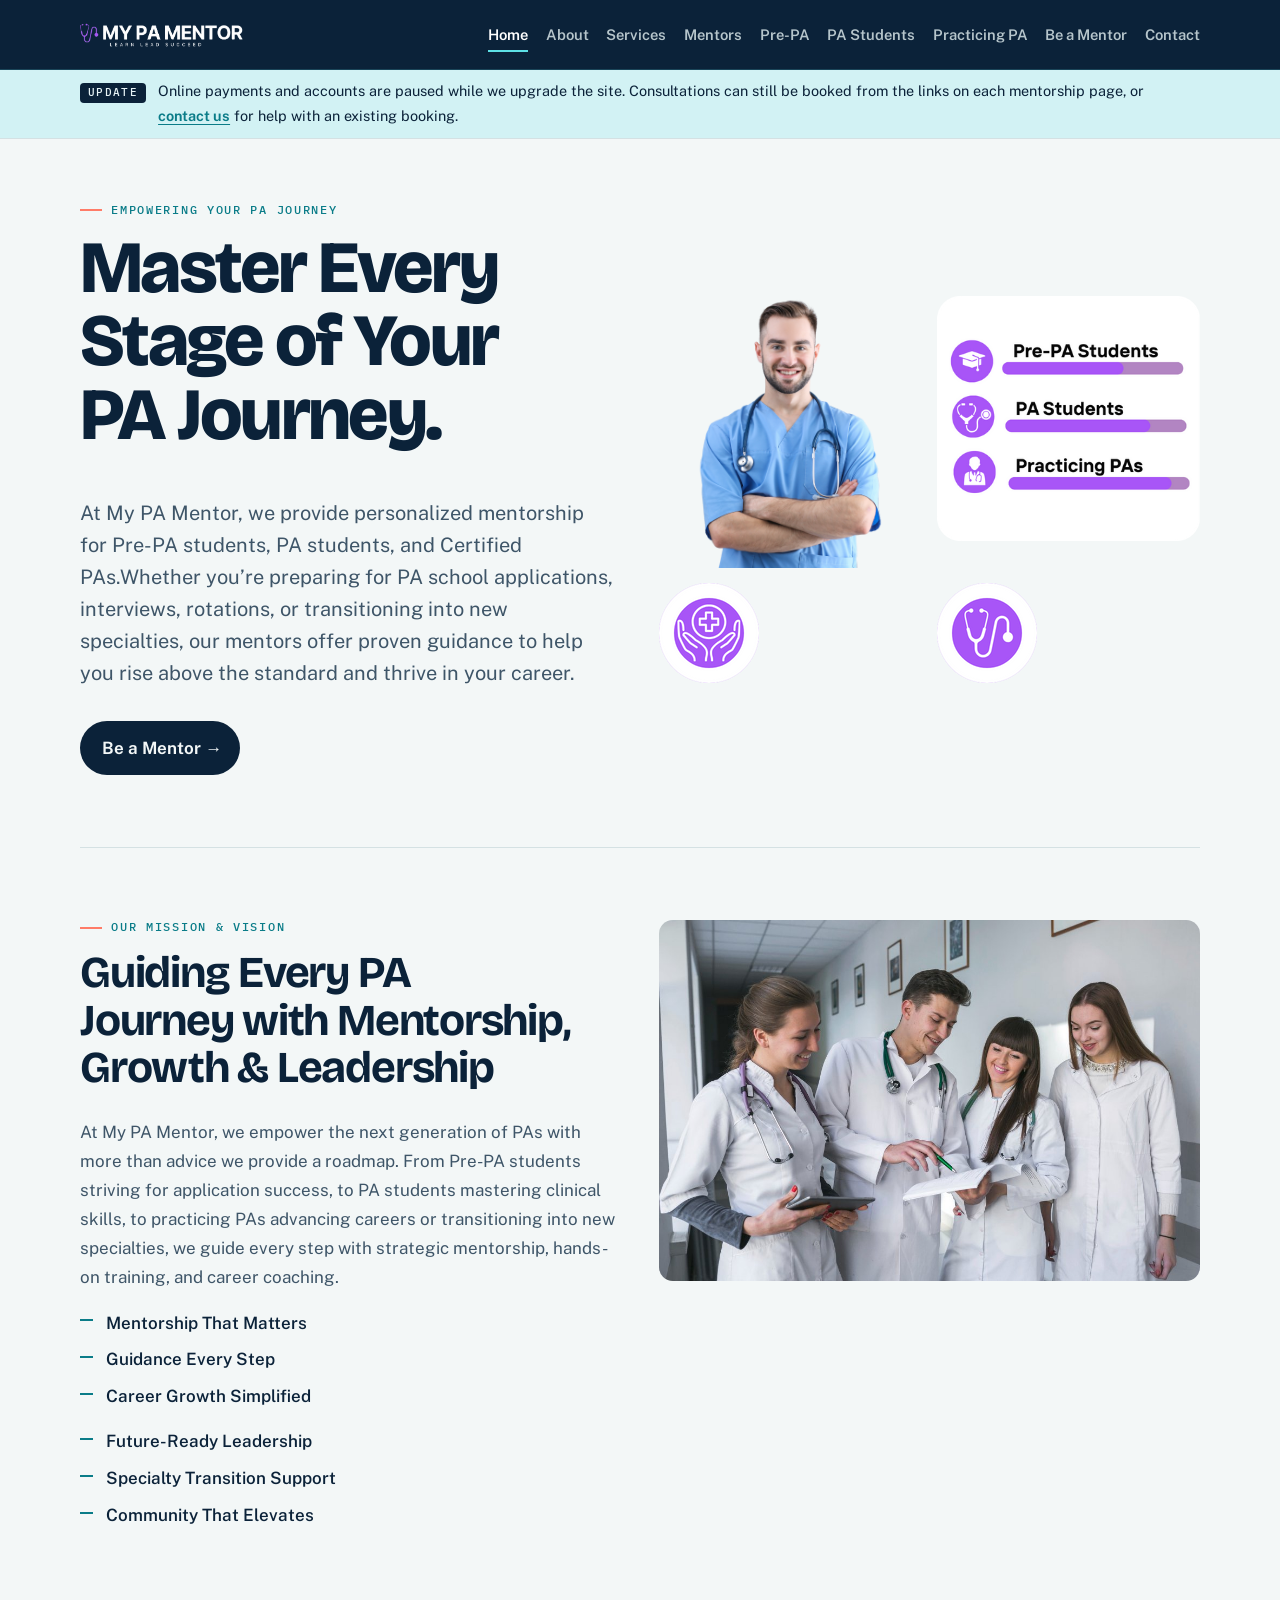
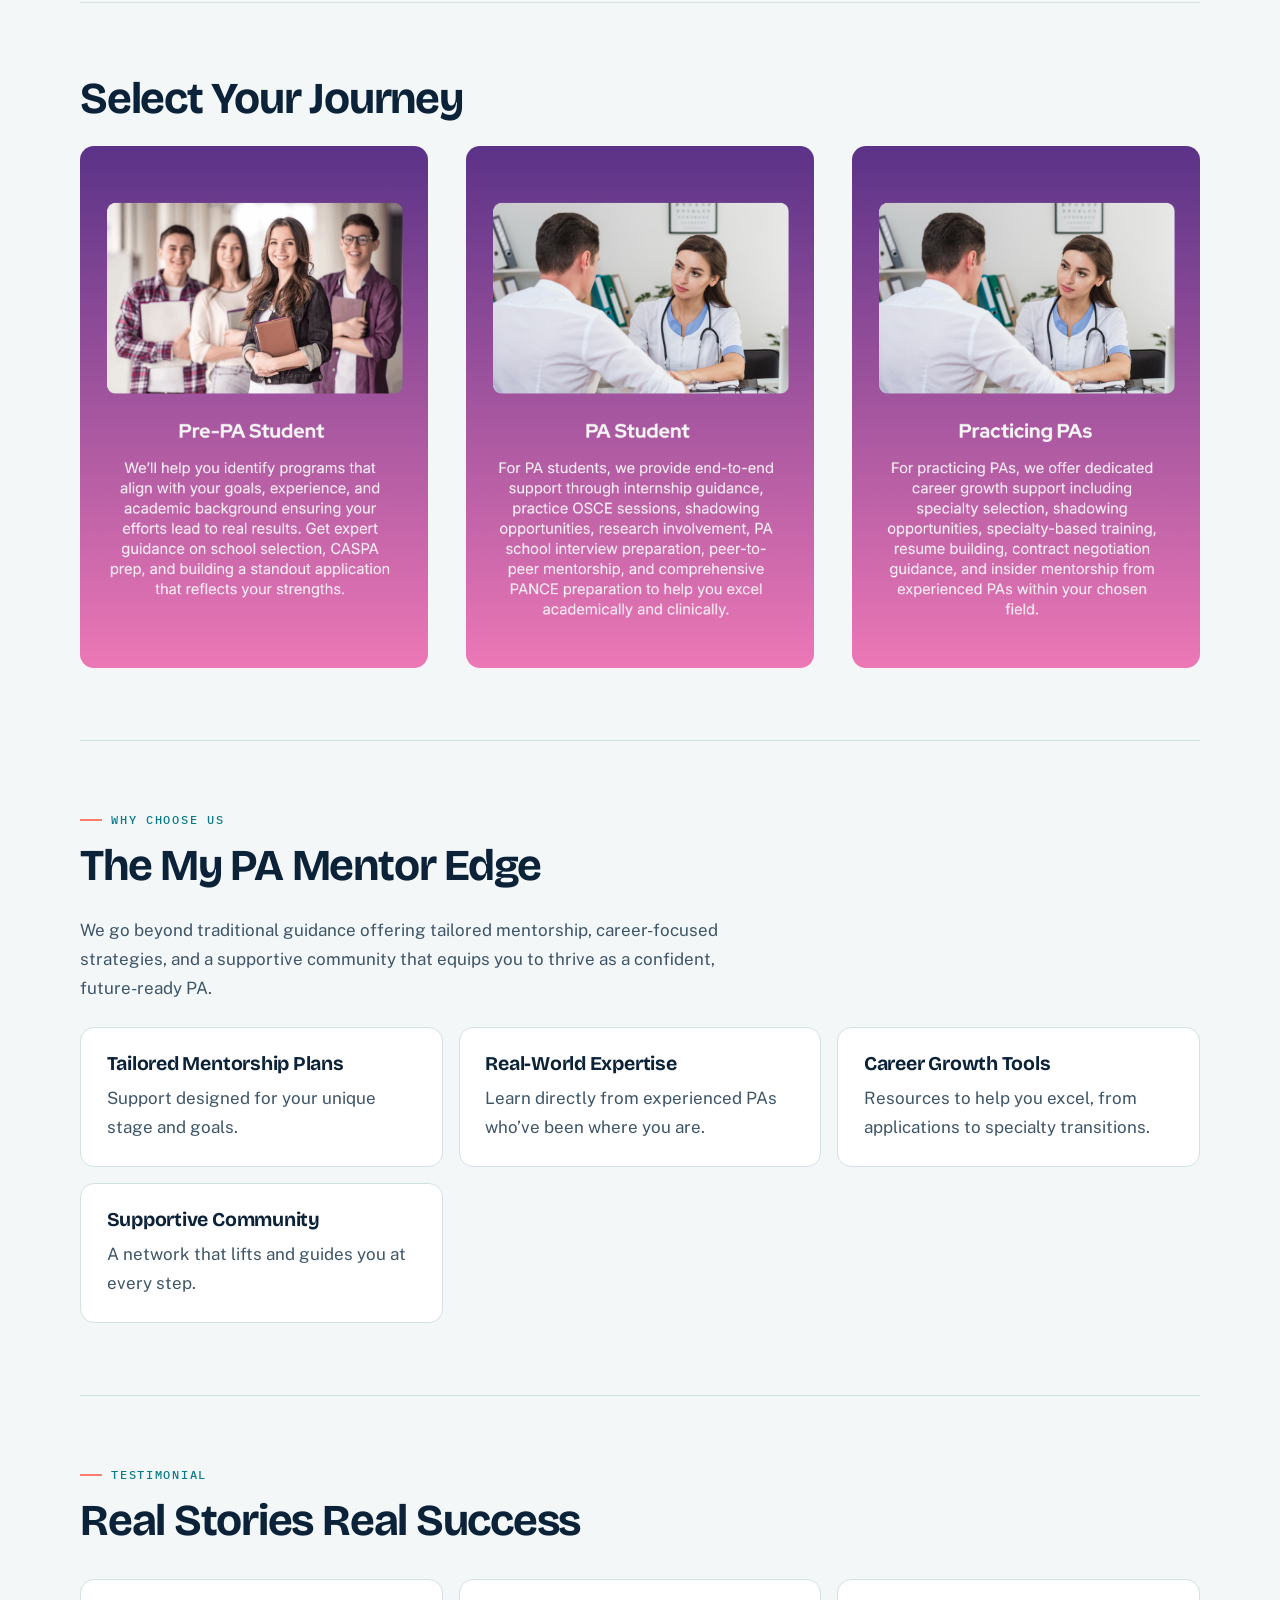
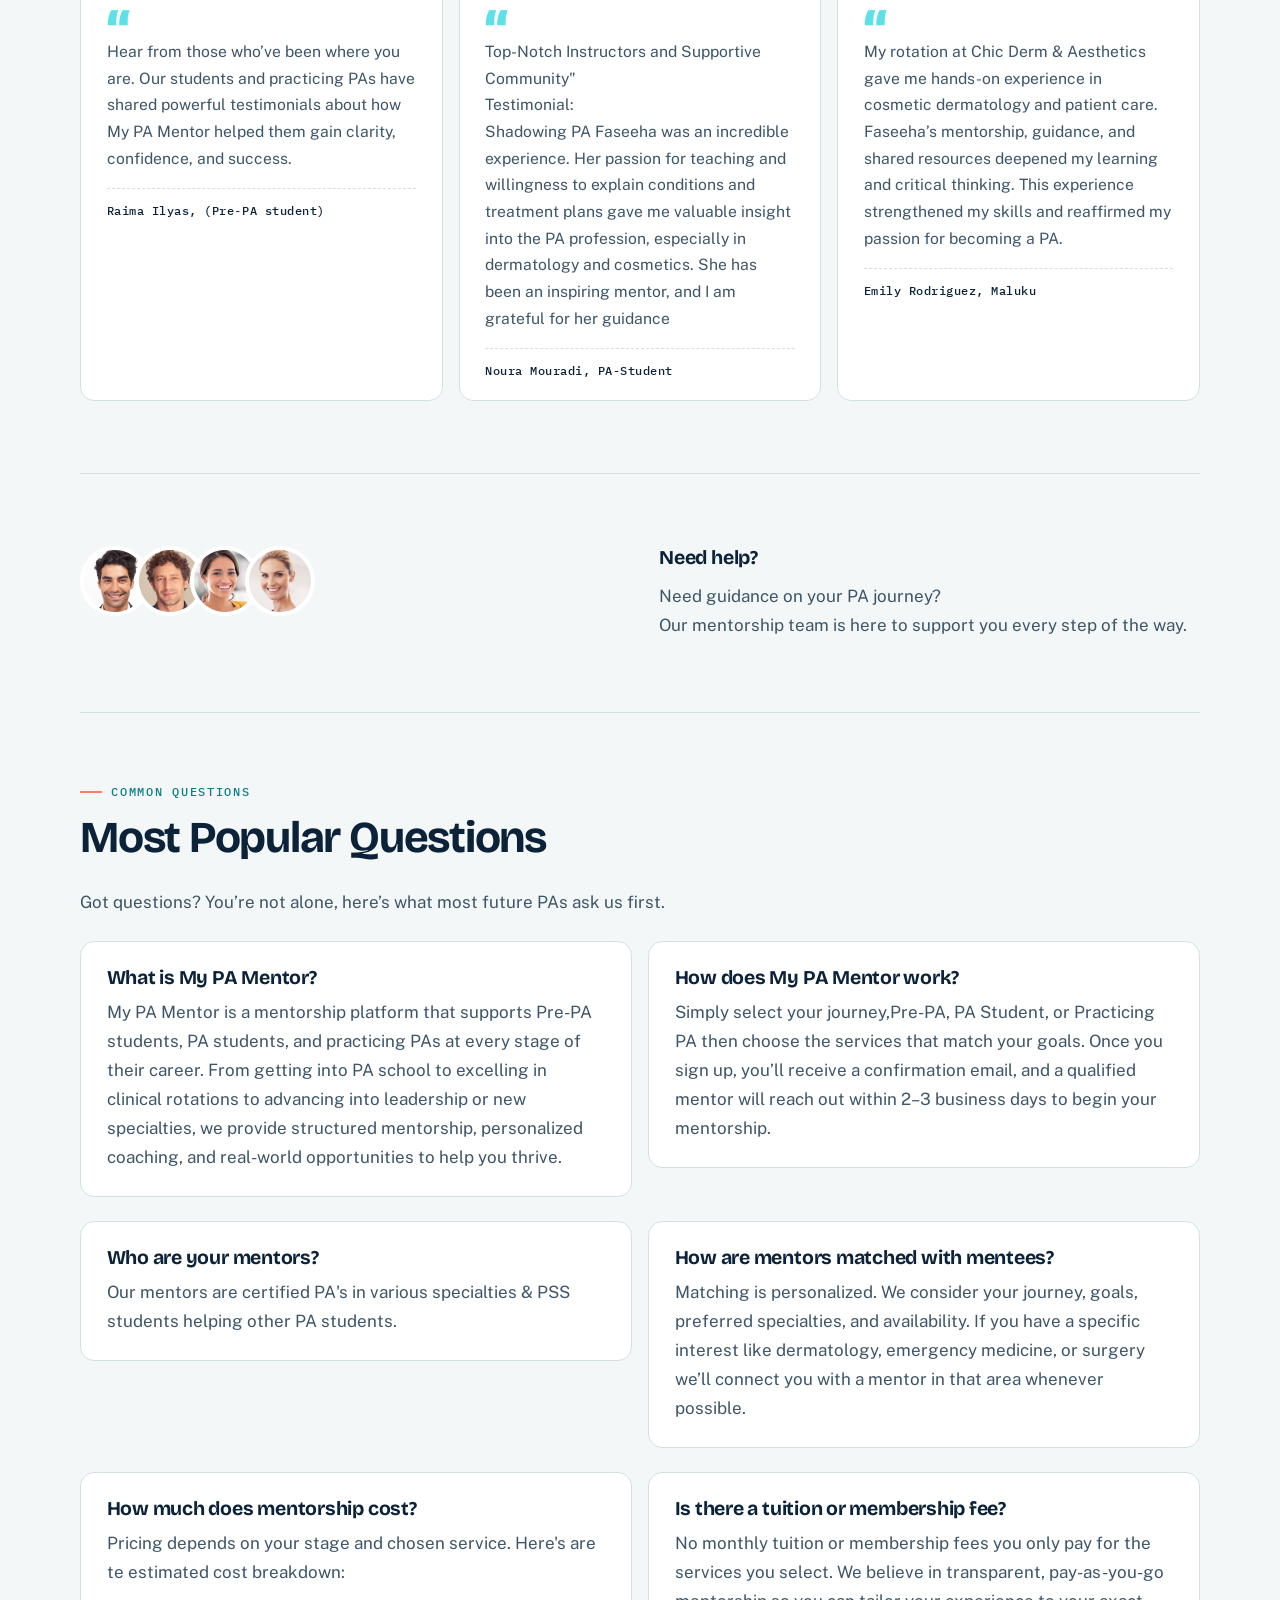
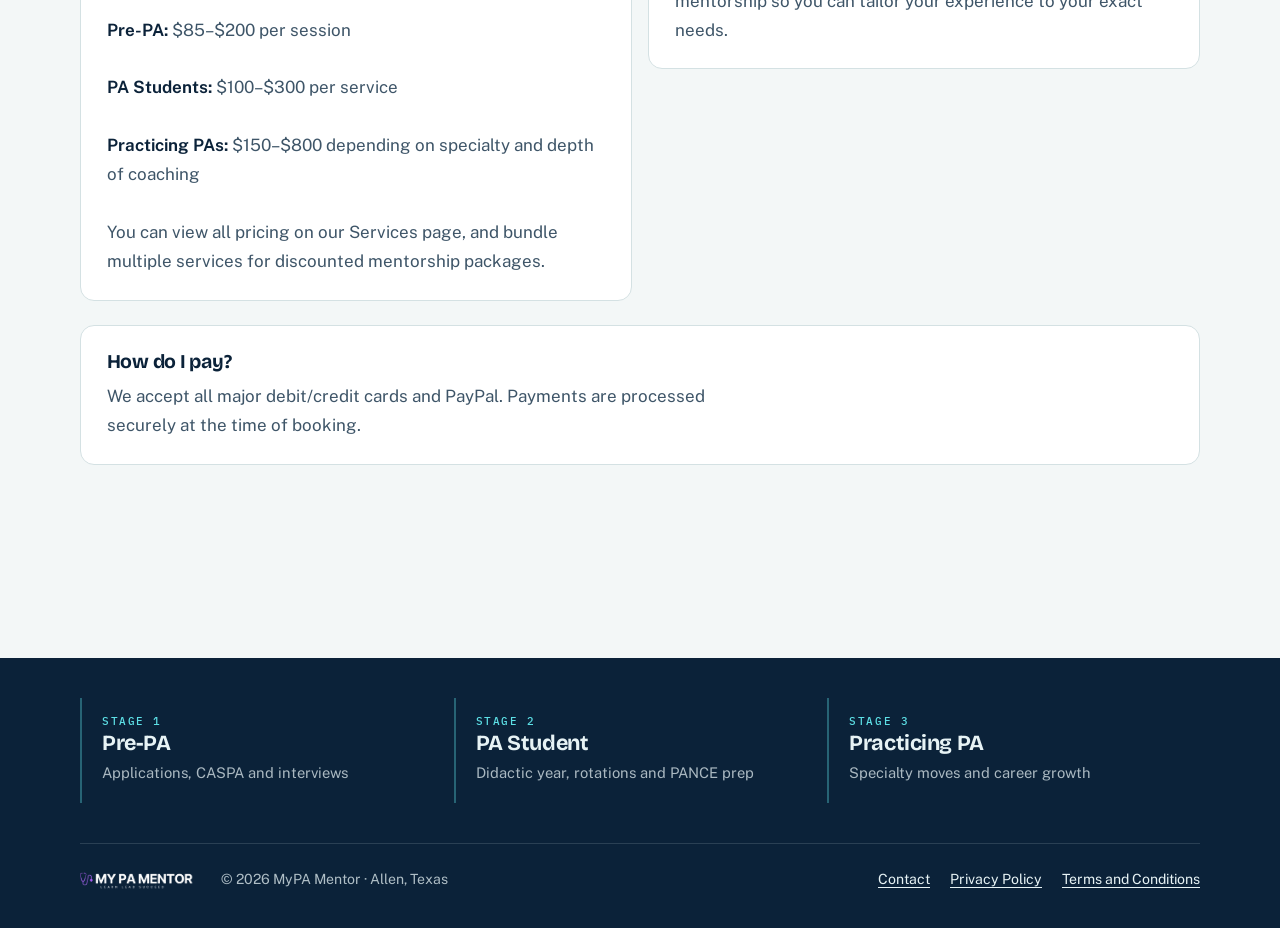
==== commit b48d4f78: "Restore served page titles, fix heading highlights, enable consultation links - Titles now match wha" ====
--- a/index.html
+++ b/index.html
@@ -5,7 +5,7 @@
 <meta name="viewport" content="width=device-width, initial-scale=1">
 <meta http-equiv="Content-Security-Policy" content="default-src 'none'; style-src 'self'; img-src 'self'; font-src 'self'; base-uri 'none'; form-action 'none'; frame-ancestors 'none'; object-src 'none'">
 <meta name="referrer" content="no-referrer">
-<title>Mentorship for Every Stage of Your PA Journey | MyPA Mentor</title>
+<title>My PA Mentor – Mentorship That Transforms PA Careers.</title>
 <meta name="description" content="Empowering Your PA Journey Master Every Stage of Your PA Journey. At My PA Mentor, we provide personalized mentorship for Pre-PA students, PA students, and">
 <link rel="canonical" href="https://mypamentor.com/">
 <link rel="stylesheet" href="/assets/site.css">
@@ -14,7 +14,7 @@
 <body>
 <a class="skip" href="#main">Skip to content</a>
 <header class="top"><div class="shell"><a class="brand" href="/"><img src="/assets/logo.png" alt="My PA Mentor — Learn and Succeed" width="535" height="150"></a><nav aria-label="Main"><a href="/" aria-current="page">Home</a><a href="/about/">About</a><a href="/service/">Services</a><a href="/mentors/">Mentors</a><a href="/pre-pa-students/">Pre-PA</a><a href="/pa-students/">PA Students</a><a href="/practicing-pa/">Practicing PA</a><a href="/be-a-mentor/">Be a Mentor</a><a href="/contact-us/">Contact</a></nav></div></header>
-<div class="notice"><div class="shell"><span class="notice-tag">Update</span><span>Online booking and payments are paused while we upgrade the site. <a href="/contact-us/">Contact us</a> to book or for help with an existing booking.</span></div></div>
+<div class="notice"><div class="shell"><span class="notice-tag">Update</span><span>Online payments and accounts are paused while we upgrade the site. Consultations can still be booked from the links on each mentorship page, or <a href="/contact-us/">contact us</a> for help with an existing booking.</span></div></div>
 <main id="main" class="shell page-home">
 <section class="block lead"><div class="stack"><div class="grid"><div class="stack"><p class="eyebrow">Empowering Your PA Journey</p><h1>Master Every Stage of Your PA Journey.</h1><h2>At My PA Mentor, we provide personalized mentorship for Pre-PA students, PA students, and Certified PAs.Whether you’re preparing for PA school applications, interviews, rotations, or transitioning into new specialties, our mentors offer proven guidance to help you rise above the standard and thrive in your career.</h2><p class="cta"><a class="button" href="/be-a-mentor/">Be a Mentor</a></p></div><div class="stack"><figure><img src="/images/2025-10-Untitled-design-6.png" alt="" loading="lazy"></figure><figure><img src="/images/2025-10-Heading-2.png" alt="" loading="lazy"></figure><figure><img src="/images/2025-10-Untitled-design-10.png" alt="" loading="lazy"></figure><figure><img src="/images/2025-10-Untitled-design-9.png" alt="" loading="lazy"></figure></div></div></div></section>
 <section class="block grid"><div class="stack"><p class="eyebrow">Our Mission &amp; Vision</p><h2>Guiding Every PA Journey with Mentorship, Growth &amp; Leadership</h2><p>At My PA Mentor, we empower the next generation of PAs with more than advice we provide a roadmap. From Pre-PA students striving for application success, to PA students mastering clinical skills, to practicing PAs advancing careers or transitioning into new specialties, we guide every step with strategic mentorship, hands-on training, and career coaching.</p><ul class="list"><li>Mentorship That Matters</li><li>Guidance Every Step</li><li>Career Growth Simplified</li></ul><ul class="list"><li>Future-Ready Leadership</li><li>Specialty Transition Support</li><li>Community That Elevates</li></ul></div><div class="stack"><figure><img src="/images/2025-10-2147763785.jpg" alt="" loading="lazy"></figure></div></section>
--- a/assets/site.css
+++ b/assets/site.css
@@ -77,6 +77,8 @@
 strong { color: var(--ink); font-weight: 650; }
 .eyebrow { display: inline-flex; align-items: center; gap: 0.55rem; margin: 0 0 0.9rem; color: var(--teal); font: 500 0.76rem/1.2 var(--mono); letter-spacing: 0.14em; text-transform: uppercase; }
 .eyebrow::before { content: ""; width: 1.4rem; height: 2px; background: var(--coral); }
+/* Words the original headings marked for emphasis with ElementsKit {{...}} syntax. */
+.hl { color: var(--teal); box-shadow: inset 0 -0.35em 0 var(--aqua-wash); }
 
 /* ---------- sections ---------- */
 .block { padding-block: clamp(2.5rem, 6vw, 4.5rem); border-top: 1px solid var(--line); }
